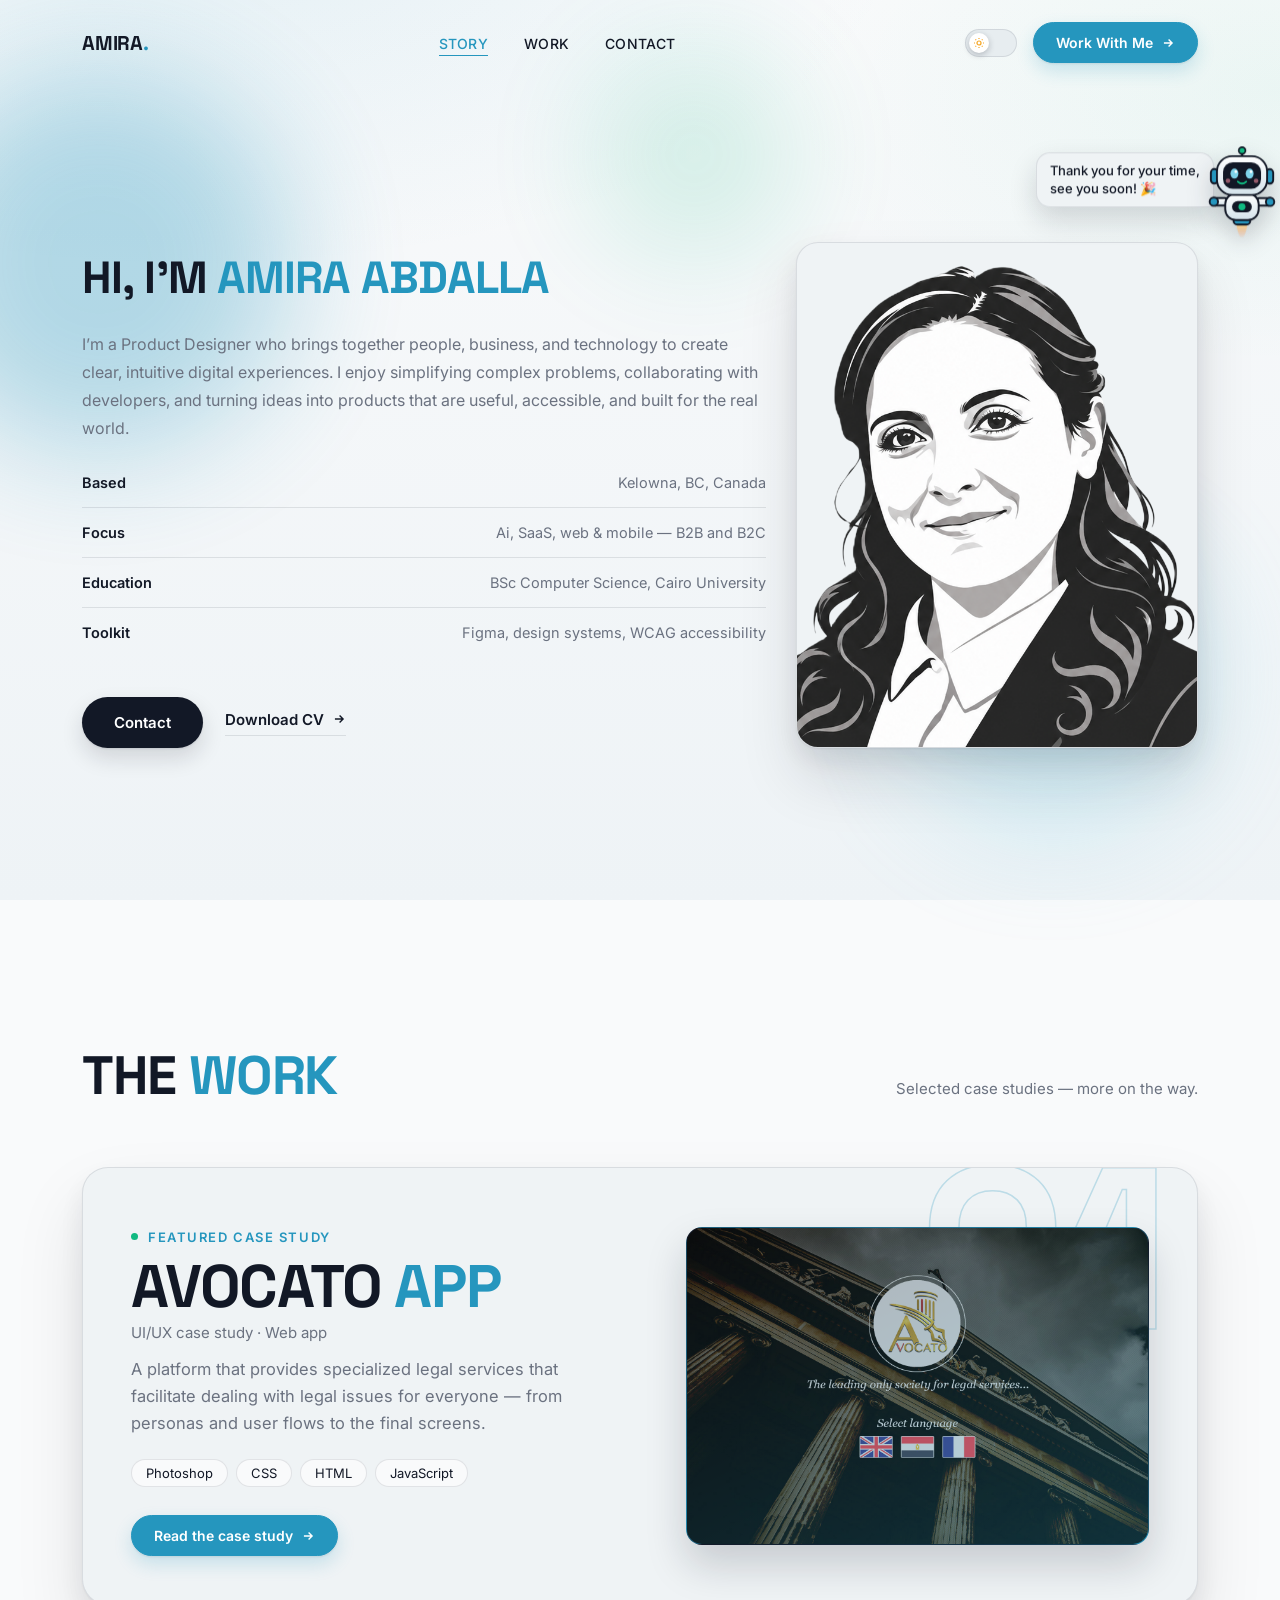
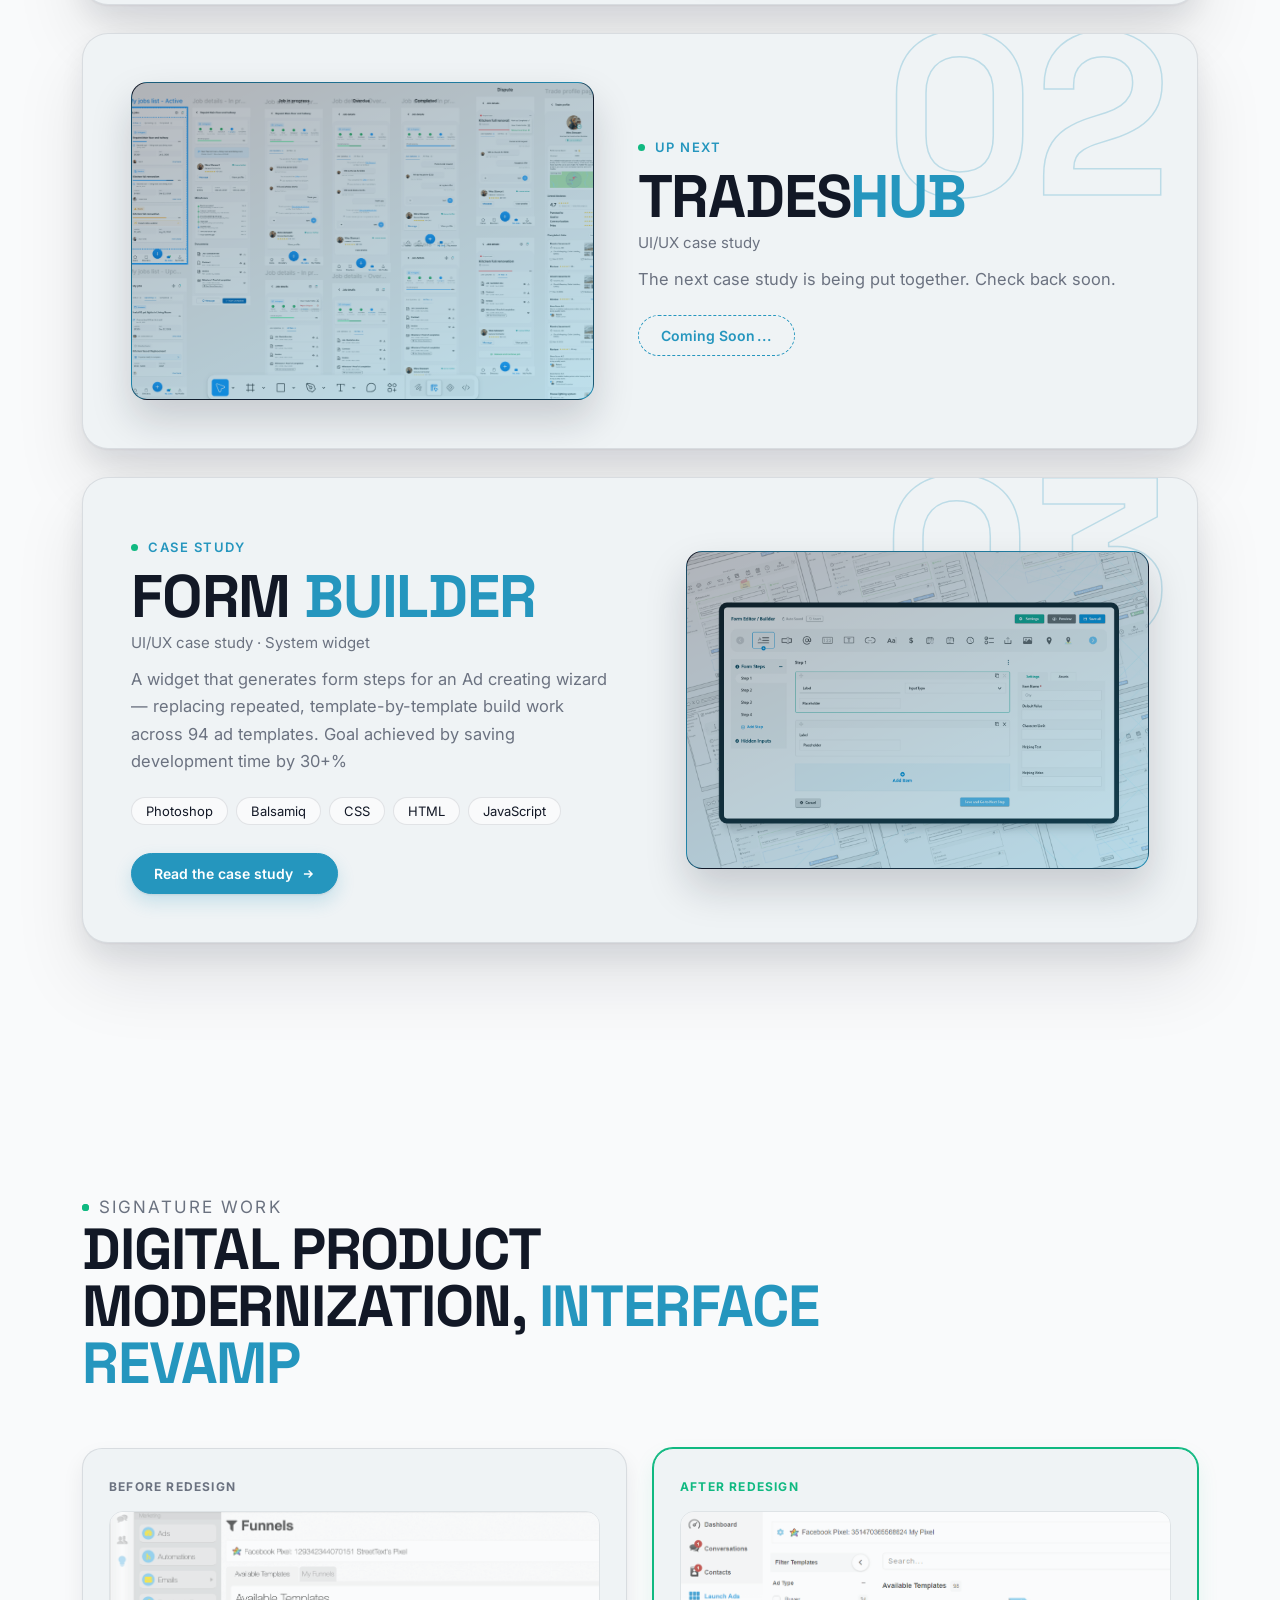
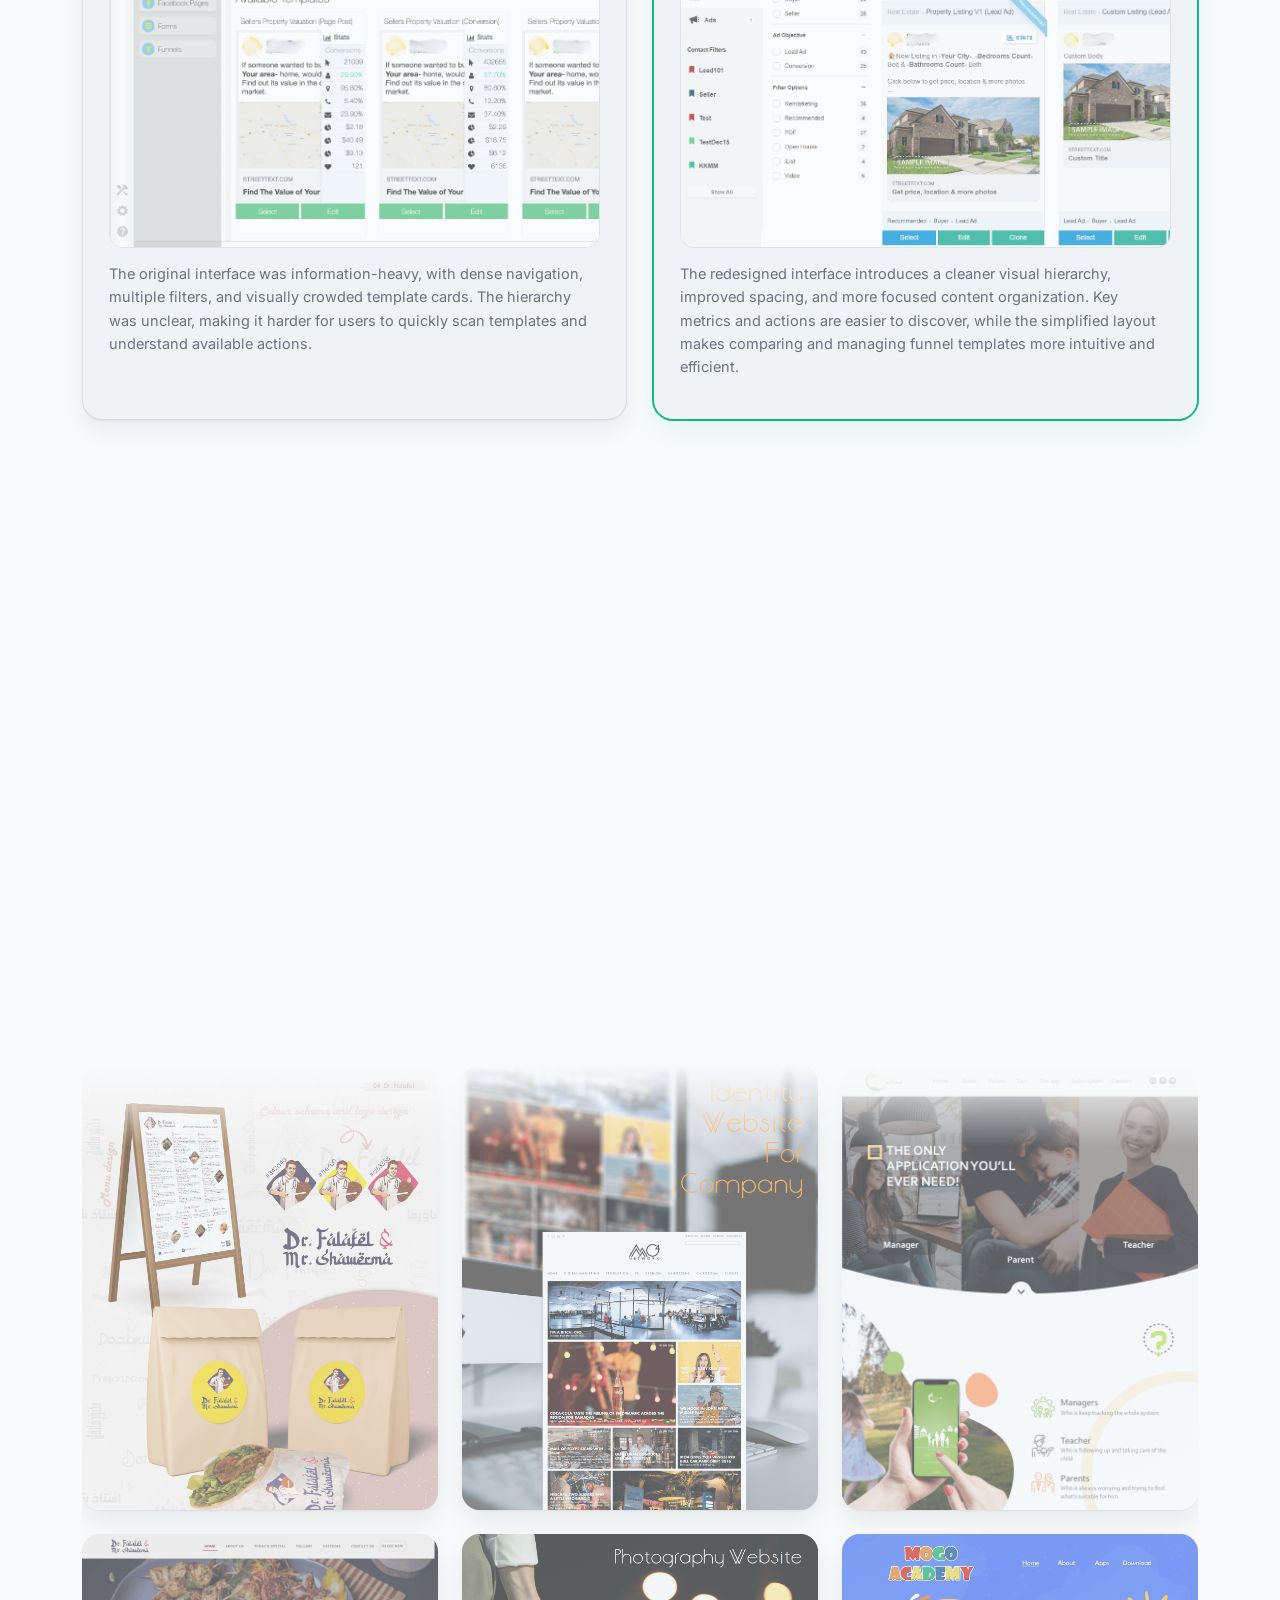
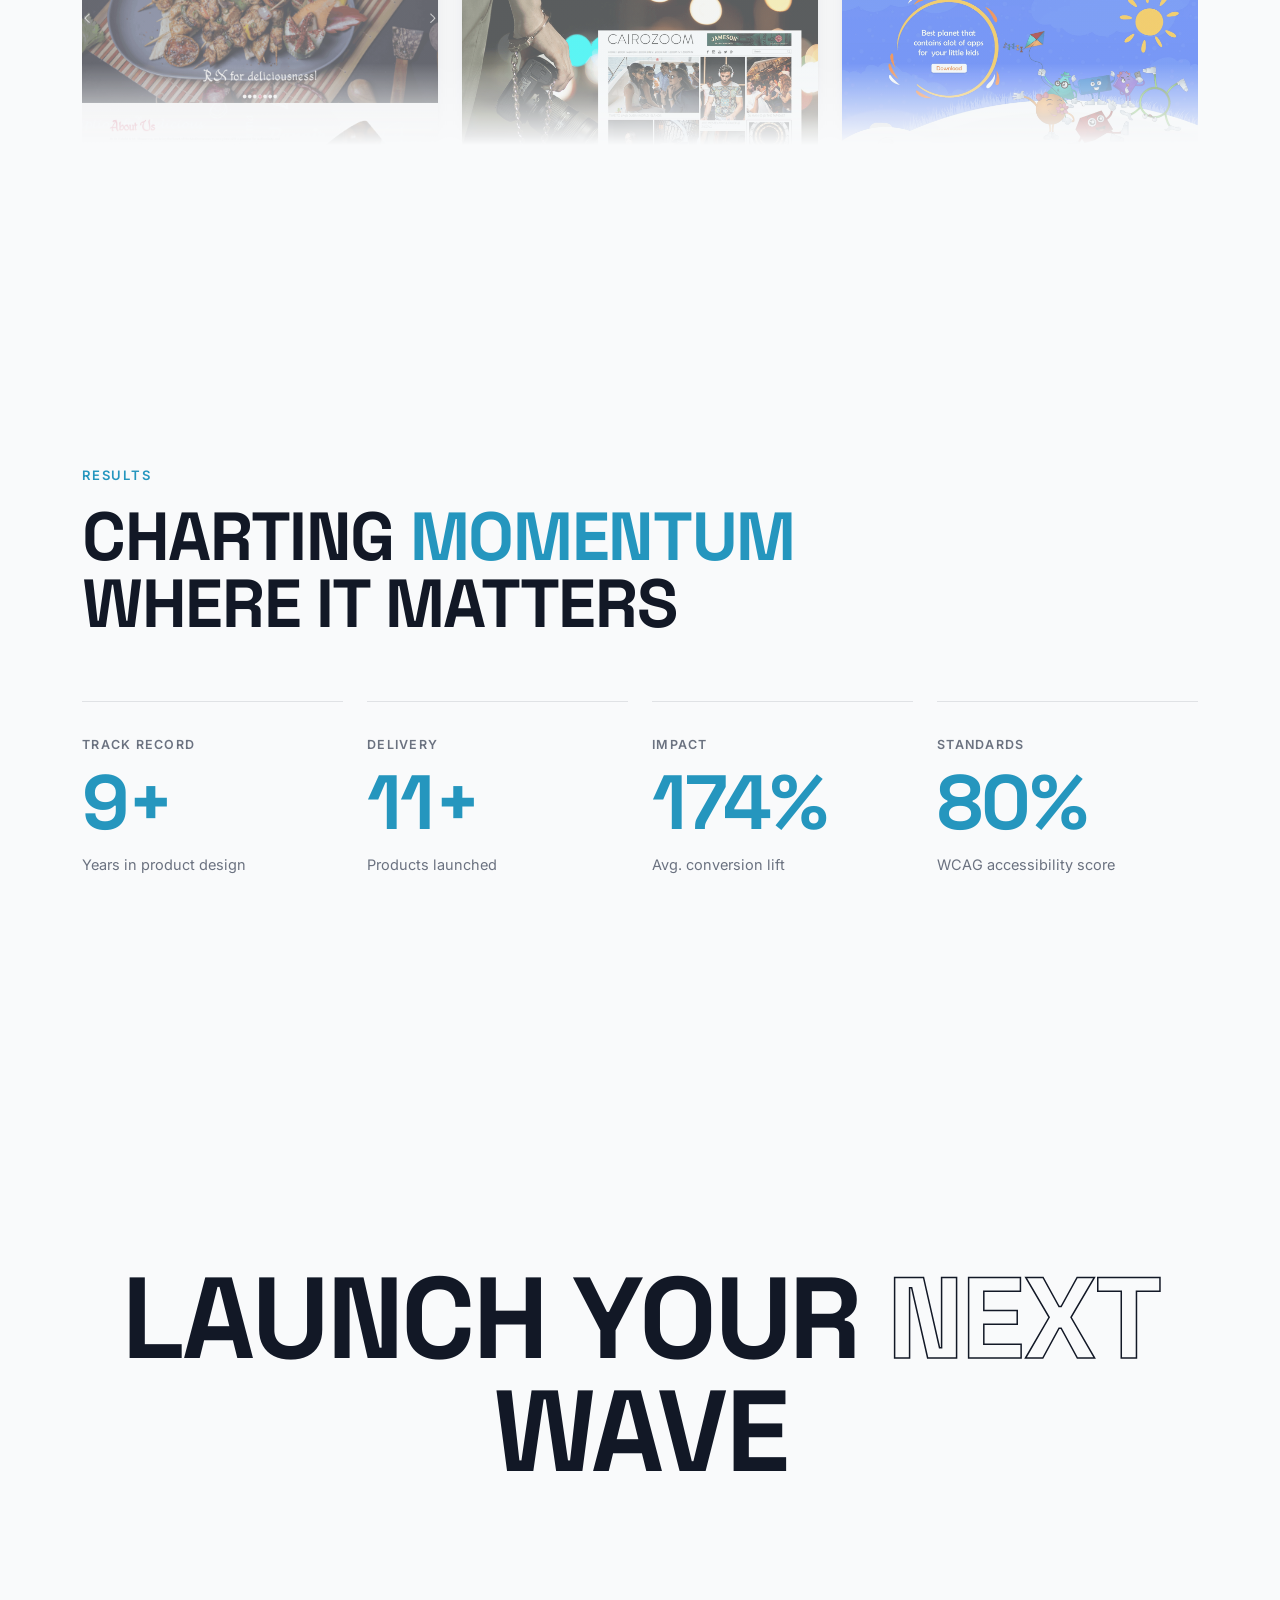
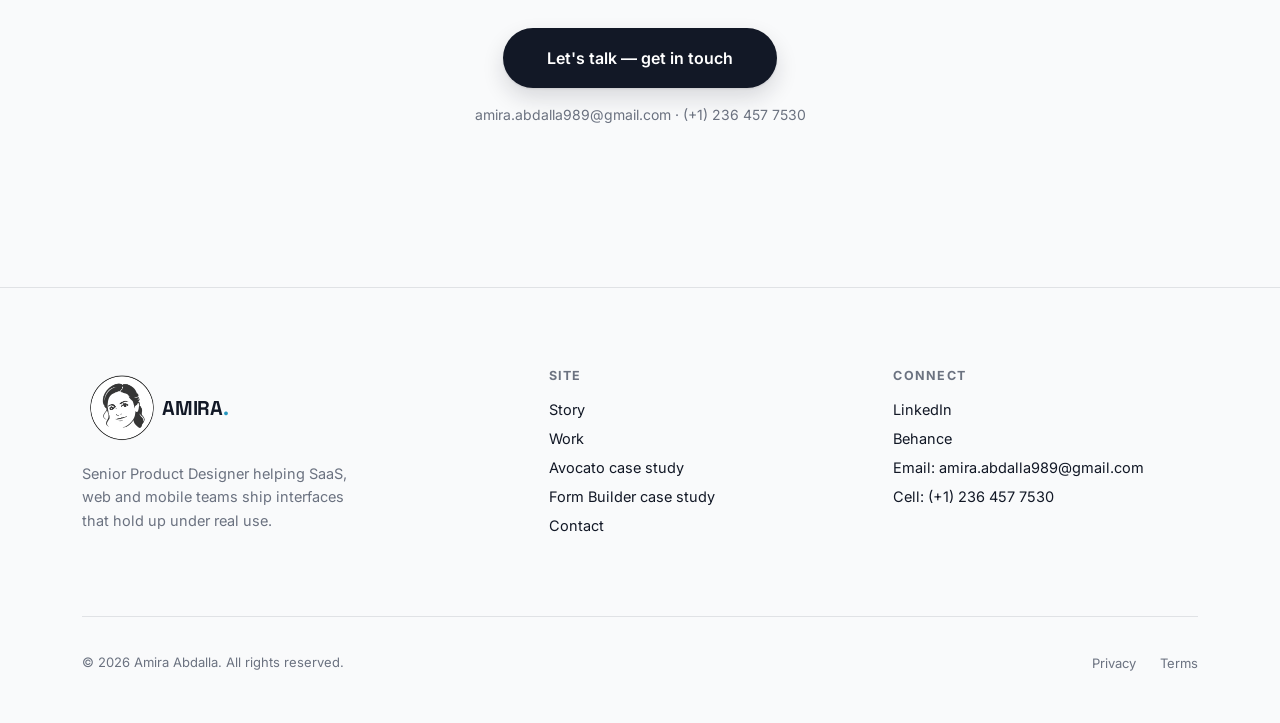
==== index.html @ faf227e0 "initial push" ====
<!DOCTYPE html>
<html lang="en">
<head>
<meta charset="UTF-8">
<meta name="viewport" content="width=device-width, initial-scale=1.0">
<title>Amira Abdalla — Senior Product Designer</title>
<meta name="description" content="Amira Abdalla — Senior Product Designer based in Kelowna, BC. 11+ years shaping SaaS, web and mobile products across B2B and B2C.">
<meta name="author" content="Amira Abdalla">
<meta name="robots" content="index, follow">

<!-- TODO: replace with your live domain once deployed -->
<link rel="canonical" href="https://www.amiraabdalla.com/">

<!-- Open Graph / social sharing -->
<meta property="og:type" content="website">
<meta property="og:site_name" content="Amira Abdalla">
<meta property="og:title" content="Amira Abdalla — Senior Product Designer">
<meta property="og:description" content="Senior Product Designer based in Kelowna, BC. 11+ years shaping SaaS, web and mobile products across B2B and B2C.">
<meta property="og:url" content="https://www.amiraabdalla.com/">
<!-- TODO: swap for a dedicated 1200×630 social share image for best results -->
<meta property="og:image" content="https://www.amiraabdalla.com/assets/icon1.png">
<meta property="og:locale" content="en_CA">

<!-- Twitter card -->
<meta name="twitter:card" content="summary_large_image">
<meta name="twitter:title" content="Amira Abdalla — Senior Product Designer">
<meta name="twitter:description" content="Senior Product Designer based in Kelowna, BC. 11+ years shaping SaaS, web and mobile products across B2B and B2C.">
<meta name="twitter:image" content="https://www.amiraabdalla.com/assets/icon1.png">

<meta name="theme-color" content="#F9FAFB" media="(prefers-color-scheme: light)">
<meta name="theme-color" content="#0B0F17" media="(prefers-color-scheme: dark)">

<link rel="icon" type="image/png" sizes="32x32" href="assets/favicon_io/favicon-32x32.png">
<link rel="icon" type="image/png" sizes="16x16" href="assets/favicon_io/favicon-16x16.png">
<link rel="apple-touch-icon" href="assets/favicon_io/apple-touch-icon.png">
<link rel="manifest" href="assets/favicon_io/site.webmanifest">

<link rel="preconnect" href="https://fonts.googleapis.com">
<link rel="preconnect" href="https://fonts.gstatic.com" crossorigin>
<link href="https://fonts.googleapis.com/css2?family=Space+Grotesk:wght@500;700&family=Inter:wght@400;500;600&display=swap" rel="stylesheet">

<script type="application/ld+json">
{
  "@context": "https://schema.org",
  "@type": "Person",
  "name": "Amira Abdalla",
  "jobTitle": "Senior Product Designer",
  "url": "https://www.amiraabdalla.com/",
  "image": "https://www.amiraabdalla.com/assets/icon1.png",
  "email": "mailto:amira.abdalla989@gmail.com",
  "telephone": "+1-236-457-7530",
  "address": {
    "@type": "PostalAddress",
    "addressLocality": "Kelowna",
    "addressRegion": "BC",
    "addressCountry": "CA"
  },
  "sameAs": [
    "https://www.linkedin.com/in/amira-abdalla-89699972/",
    "https://www.behance.net/asamy201208c1"
  ]
}
</script>

<link rel="stylesheet" href="style.css">
<script>try{if(localStorage.getItem('theme')==='dark')document.documentElement.setAttribute('data-theme','dark')}catch(e){}</script>
</head>
<body class="page-home">
<div id="glow"></div>

<nav class="nav" id="nav">
  <div class="wrap">
    <a href="#top" class="logo">
      
      AMIRA<span>.</span></a>
    <ul class="nav-links">
      <li><a href="#story">Story</a></li>
      <li><a href="#work">Work</a></li>
      <li><a href="#finale">Contact</a></li>
    </ul>
    <div style="display:flex; align-items:center;">
      <button class="theme-toggle" id="themeToggle" aria-label="Toggle dark mode" aria-pressed="false">
        <span class="knob">
          <svg class="icon-sun" viewBox="0 0 24 24" fill="none" stroke="currentColor" stroke-width="2.4"><circle cx="12" cy="12" r="4"/><path d="M12 2v2M12 20v2M4.9 4.9l1.4 1.4M17.7 17.7l1.4 1.4M2 12h2M20 12h2M4.9 19.1l1.4-1.4M17.7 6.3l1.4-1.4"/></svg>
          <svg class="icon-moon" viewBox="0 0 24 24" fill="currentColor"><path d="M20 14.5A8.5 8.5 0 1 1 9.5 4a7 7 0 0 0 10.5 10.5Z"/></svg>
        </span>
      </button>
      <a href="#finale" class="btn-pill"><span class="btn-label">Work With Me</span>
        <svg viewBox="0 0 24 24" fill="none" stroke="currentColor" stroke-width="2.4"><path d="M5 12h14M13 6l6 6-6 6"/></svg>
      </a>
    </div>
  </div>
  <i id="bar"></i>
</nav>

<!-- ACT 1 — THE OPENING ACT -->
<header class="opening" id="top">
  <i class="blob b1"></i><i class="blob b2"></i><i class="blob b3"></i>
  <h1 class="sr-only">Amira Abdalla — Senior Product Designer</h1>

  <div class="wrap bio-block" id="story">
    <div>
      <h2 class="lede display">Hi, I'm <strong>Amira Abdalla</strong></h2>
      <p class="philosophy">
        I’m a Product Designer who brings together people, business, and technology to create clear, intuitive digital experiences.
        I enjoy simplifying complex problems, collaborating with developers, and turning ideas into products that are useful, accessible,
        and built for the real world.
      </p>
      <ul class="credentials">
        <li><strong>Based</strong><span>Kelowna, BC, Canada</span></li>
        <li><strong>Focus</strong><span>Ai, SaaS, web &amp; mobile — B2B and B2C</span></li>
        <li><strong>Education</strong><span>BSc Computer Science, Cairo University</span></li>
        <li><strong>Toolkit</strong><span>Figma, design systems, WCAG accessibility</span></li>
      </ul>
      <div class="opening-actions">
        <a href="#finale" class="magnetic-btn" id="magneticBtn">Contact</a>
        <!-- TODO: point this at your actual résumé file, e.g. assets/amira-abdalla-resume.pdf -->
        <a href="assets/Amira Abdalla 2026 Resume_Product Designer.pdf" target="_blank" class="ghost-link">Download CV
          <svg viewBox="0 0 24 24" width="14" height="14" fill="none" stroke="currentColor" stroke-width="2.4"><path d="M5 12h14M13 6l6 6-6 6"/></svg>
        </a>
      </div>
    </div>

    <div class="bio-photo tilt">
      <img src="assets/icon1.png" alt="Portrait of Amira Abdalla" width="480" height="600" loading="eager" fetchpriority="high">
    </div>
  </div>
</header>


<!-- ACT 3–5 — NARRATIVE ORDER / DEEP DIVE / TRANSITIONS -->
<section class="story-index" id="work">
  <div class="wrap reveal">
    <h2 class="display">The <span class="accent-text">Work</span></h2>
    <p>Selected case studies — more on the way.</p>
  </div>
</section>


<!-- FEATURED CASE STUDY -->
<section class="featured">
  <div class="wrap">
    <a href="avocato.html" class="feature-card tilt spot reveal" aria-label="Read the Avocato app case study">
      <span class="big" aria-hidden="true">01</span>
      <div>
        <p class="project-eyebrow"><span class="dot" style="width:7px;height:7px;border-radius:50%;background:var(--accent-mint)"></span> Featured case study</p>
        <h3 class="display">Avocato <span class="accent-text">app</span></h3>
        <p class="project-sub" style="margin:0">UI/UX case study · Web app</p>
        <p class="desc">A platform that provides specialized legal services that facilitate dealing with legal issues for everyone — from personas and user flows to the final screens.</p>
        <div class="chip-row"><span>Photoshop</span><span>CSS</span><span>HTML</span><span>JavaScript</span></div>
        <span class="btn-pill">Read the case study
          <svg viewBox="0 0 24 24" fill="none" stroke="currentColor" stroke-width="2.4"><path d="M5 12h14M13 6l6 6-6 6"/></svg>
        </span>
      </div>
      <div class="stack" aria-hidden="true">
        <div class="s0">
          <img src="assets/showcases/avocato-intro.jpg" alt="Avocato app mockup">
        </div>
        <!-- <div class="s2"></div>
        <div class="s3"></div> -->
      </div>
    </a>
  </div>
</section>

<!-- UP NEXT: TRADESHUB -->
<section class="featured">
  <div class="wrap">
    <div class="feature-card flip soon tilt spot reveal" aria-label="TradesHub case study — coming soon">
      <span class="big" aria-hidden="true">02</span>
      <div class="stack alt" aria-hidden="true">
        <div class="s0">
          <img src="assets/showcases/tradeshub.png">
        </div>
        <!-- <div class="s2"></div><div class="s3"></div> -->
      </div>
      <div>
        <p class="project-eyebrow"><span class="dot" style="width:7px;height:7px;border-radius:50%;background:var(--accent-mint)"></span> Up next</p>
        <h3 class="display">Trades<span class="accent-text">Hub</span></h3>
        <p class="project-sub" style="margin:0">UI/UX case study</p>
        <p class="desc">The next case study is being put together. Check back soon.</p>
        <span class="btn-pill soon" role="status">Coming Soon<span class="soon-dots" aria-hidden="true"><i>.</i><i>.</i><i>.</i></span></span>
      </div>
    </div>
  </div>
</section>

<!-- FEATURED: FORM BUILDER -->
<section class="featured">
  <div class="wrap">
    <a href="form-builder.html" class="feature-card tilt spot reveal" aria-label="Read the Form Builder case study">
      <span class="big" aria-hidden="true">03</span>
      <div>
        <p class="project-eyebrow"><span class="dot" style="width:7px;height:7px;border-radius:50%;background:var(--accent-mint)"></span> Case study</p>
        <h3 class="display">Form <span class="accent-text">builder</span></h3>
        <p class="project-sub" style="margin:0">UI/UX case study · System widget</p>
        <p class="desc">A widget that generates form steps for an Ad creating wizard — replacing repeated, template-by-template build work across 94 ad templates. Goal achieved by saving development time by 30+%</p>
        <div class="chip-row"><span>Photoshop</span><span>Balsamiq</span><span>CSS</span><span>HTML</span><span>JavaScript</span></div>
        <span class="btn-pill">Read the case study
          <svg viewBox="0 0 24 24" fill="none" stroke="currentColor" stroke-width="2.4"><path d="M5 12h14M13 6l6 6-6 6"/></svg>
        </span>
      </div>
      <div class="stack" aria-hidden="true">
        <div class="s0"><img src="assets/showcases/Wizard-Editor_cover.png" alt="Form Builder"></div>
        <!-- <div class="s2"></div>
        <div class="s3"></div> -->
      </div>
    </a>
  </div>
</section>

<!-- ACT 6 — THE CLIMACTIC PORTFOLIO -->
<section class="climax">
  <div class="wrap">
    <div class="section-head reveal">
      <p class="act-label"><span class="dot"></span>Signature Work</p>
      <h2 class="display" style="font-size:clamp(32px,5.5vw,58px);">Digital Product Modernization, <span class="accent-text">Interface Revamp</span></h2>
    </div>
    <div class="ba-grid reveal-group">
      <div class="ba-card before reveal tilt spot">
        <span class="ba-tag">Before redesign</span>
        <div class="ba-visual">
          <img src="assets/before.png">
        </div>
        <p class="ba-caption">
          The original interface was information-heavy, with dense navigation, multiple filters, and visually crowded template cards. 
          The hierarchy was unclear, making it harder for users to quickly scan templates and understand available actions.
        </p>
      </div>
      <div class="ba-card after reveal tilt spot">
        <span class="ba-tag">After redesign</span>
        <div class="ba-visual">
          <img src="assets/after.png">
        </div>
        <p class="ba-caption">
          The redesigned interface introduces a cleaner visual hierarchy, improved spacing, and more focused content organization. 
          Key metrics and actions are easier to discover, while the simplified layout makes comparing and managing funnel templates more intuitive and efficient.
        </p>
      </div>
    </div>
    <p class="climax-note reveal">This is the project I point to when someone asks what I actually do: not decorate a screen, but find the pattern underneath four messy ones and give everyone a single place to stand.</p>
  </div>
</section>

<!-- Vertical Marquee -->
<section class="showcase">
  <div class="wrap">
    <div class="section-head reveal">
    <p class="eyebrow">In the Wild</p>
    <h2 class="display">Screens built to <span class="accent-text">hold weight</span></h2>
  </div>
  </div>
  
  <div class="wrap showcase-body">
    <div class="showcase-mask">
      <div class="showcase-cols" aria-hidden="true">
        <div class="showcase-col">
          <div class="mock-card"><img src="assets/slides/falafel.png"></div>
          <div class="mock-card"><img src="assets/slides/drfalafel.png"></div>
        </div>
        <div class="showcase-col up">
          <div class="mock-card"><img src="assets/slides/mo4.png"></div>
          <div class="mock-card"><img src="assets/slides/cairozoom.png"></div>          
          <div class="mock-card"><img src="assets/slides/Rewayat_home.png"></div>
        </div>
        <div class="showcase-col">
          <div class="mock-card"><img src="assets/slides/kidseeds.png"></div>
          <div class="mock-card"><img src="assets/slides/mogo.png"></div>
          <div class="mock-card"><img src="assets/slides/vanes.png"></div>
        </div>
      </div>
    </div>
  </div>
</section>


<section class="results">
  <div class="wrap">
    <div class="section-head reveal">
      <p class="eyebrow">Results</p>
      <h2 class="display">Charting <span class="accent-text">momentum</span> where it matters</h2>
    </div>
  </div>
  
  <div class="wrap stat-row reveal-group">
    <div class="stat reveal spot"><p class="stat-cat">Track Record</p><p class="stat-num" data-count="11" data-suffix="+">0</p><p class="stat-label">Years in product design</p></div>
    <div class="stat reveal spot"><p class="stat-cat">Delivery</p><p class="stat-num" data-count="13" data-suffix="+">0</p><p class="stat-label">Products launched</p></div>
    <div class="stat reveal spot"><p class="stat-cat">Impact</p><p class="stat-num" data-count="214" data-suffix="%">0</p><p class="stat-label">Avg. conversion lift</p></div>
    <div class="stat reveal spot"><p class="stat-cat">Standards</p><p class="stat-num" data-count="98" data-suffix="%">0</p><p class="stat-label">WCAG accessibility score</p></div>
  </div>
</section>

<section class="cta-band" id="finale">
  <div class="wrap cta-wrap reveal">
    <h2 class="display">LAUNCH YOUR <span class="outline-text">NEXT</span> WAVE</h2>
    <a href="mailto:amira.abdalla989@gmail.com" class="magnetic-btn" id="magneticBtn2">Let's talk — get in touch</a>
    <p class="sub">amira.abdalla989@gmail.com · (+1) 236 457 7530</p>
  </div>
</section>


<footer>
  <div class="wrap">
    <div class="footer-top">
      <div class="footer-brand">
        <a href="#top" class="logo">
        <span>
          <img src="assets/icon-transparent.png" alt="Amira Abdalla logo" width="80" height="80" loading="lazy">
        </span>
        AMIRA<span>.</span></a>
        <p>Senior Product Designer helping SaaS, web and mobile teams ship interfaces that hold up under real use.</p>
      </div>
      <div class="footer-col">
        <h4>Site</h4>
        <ul><li><a href="#story">Story</a></li><li><a href="#work">Work</a></li><li><a href="avocato.html">Avocato case study</a></li><li><a href="form-builder.html">Form Builder case study</a></li><li><a href="#finale">Contact</a></li></ul>
      </div>
      <div class="footer-col">
        <h4>Connect</h4>
        <ul>
          <li><a href="https://www.linkedin.com/in/amira-abdalla-89699972/" target="_blank" rel="noopener">LinkedIn</a></li>
          <li><a href="https://www.behance.net/asamy201208c1" target="_blank" rel="noopener">Behance</a></li>
          <li><a href="mailto:amira.abdalla989@gmail.com">Email: amira.abdalla989@gmail.com</a></li>
          <li>Cell: (+1) 236 457 7530</li>
        </ul>
      </div>
      <!-- <div class="footer-col">
        <h4>Stay in the loop</h4>
        <form class="newsletter" onsubmit="return false;">
          <input type="email" placeholder="you@studio.com" aria-label="Email address">
          <button type="submit">Join</button>
        </form>
      </div> -->
    </div>
    <div class="footer-bottom">
      <p class="copyright">© 2026 Amira Abdalla. All rights reserved.</p>
      <ul class="footer-legal"><li><a href="#top">Privacy</a></li><li><a href="#top">Terms</a></li></ul>
    </div>
  </div>
</footer>

<script>
(function(){
  var reduced = window.matchMedia('(prefers-reduced-motion: reduce)').matches;

  var root = document.documentElement;
  var themeToggle = document.getElementById('themeToggle');
  themeToggle.addEventListener('click', function(){
    var isDark = root.getAttribute('data-theme') === 'dark';
    if(isDark){
      root.removeAttribute('data-theme');
      themeToggle.setAttribute('aria-pressed', 'false');
    } else {
      root.setAttribute('data-theme', 'dark');
      themeToggle.setAttribute('aria-pressed', 'true');
    }
  });

  var nav = document.getElementById('nav');
  window.addEventListener('scroll', function(){
    if(window.scrollY > 50){ nav.classList.add('scrolled'); } else { nav.classList.remove('scrolled'); }
  }, {passive:true});

  var revealEls = document.querySelectorAll('.reveal');
  if(reduced){
    revealEls.forEach(function(el){ el.classList.add('is-visible'); });
  } else {
    var io = new IntersectionObserver(function(entries){
      entries.forEach(function(entry){
        if(entry.isIntersecting){ entry.target.classList.add('is-visible'); io.unobserve(entry.target); }
      });
    }, {threshold:0.12});
    revealEls.forEach(function(el){ io.observe(el); });
  }

  
  // count-up stats
  var stats = document.querySelectorAll('.stat-num');
  function animateCount(el){
    var target = parseInt(el.getAttribute('data-count'), 10);
    var suffix = el.getAttribute('data-suffix') || '';
    if(reduced){ el.textContent = target + suffix; return; }
    var start = 0, duration = 1400, startTime = null;
    function step(ts){
      if(!startTime) startTime = ts;
      var progress = Math.min((ts - startTime) / duration, 1);
      var eased = 1 - Math.pow(1 - progress, 3);
      el.textContent = Math.round(eased * target) + suffix;
      if(progress < 1){ requestAnimationFrame(step); }
    }
    requestAnimationFrame(step);
  }
  var statIO = new IntersectionObserver(function(entries){
    entries.forEach(function(entry){
      if(entry.isIntersecting){ animateCount(entry.target); statIO.unobserve(entry.target); }
    });
  }, {threshold:0.4});
  stats.forEach(function(el){ statIO.observe(el); });

  // magnetic btn
  if(!reduced){
    document.querySelectorAll('.magnetic-btn').forEach(function(btn){
      btn.addEventListener('mousemove', function(e){
        var r = btn.getBoundingClientRect();
        var x = (e.clientX - r.left - r.width/2) * 0.25;
        var y = (e.clientY - r.top - r.height/2) * 0.35;
        btn.style.transform = 'translate(' + x + 'px,' + y + 'px) scale(1.04)';
      });
      btn.addEventListener('mouseleave', function(){ btn.style.transform = 'translate(0,0) scale(1)'; });
    });
  }

  // 3D tilt-on-hover for cards
  if(!reduced){
    document.querySelectorAll('.tilt').forEach(function(card){
      card.addEventListener('mousemove', function(e){
        var r = card.getBoundingClientRect();
        var px = (e.clientX - r.left) / r.width - 0.5;
        var py = (e.clientY - r.top) / r.height - 0.5;
        var rotateY = px * 14;
        var rotateX = -py * 14;
        card.style.transform = 'perspective(700px) rotateX(' + rotateX + 'deg) rotateY(' + rotateY + 'deg) scale(1.025)';
      });
      card.addEventListener('mouseleave', function(){ card.style.transform = ''; });
    });
  }

  try{if(localStorage.getItem('theme')==='dark')themeToggle.setAttribute('aria-pressed','true')}catch(e){}
  themeToggle.addEventListener('click',function(){try{localStorage.setItem('theme',root.getAttribute('data-theme')==='dark'?'dark':'light')}catch(e){}});

function splitChars(el){var k=0;el.setAttribute('aria-label',el.textContent.trim());
 (function walk(n){[].slice.call(n.childNodes).forEach(function(c){
  if(c.nodeType===3){var f=document.createDocumentFragment();c.textContent.split(/(\s+)/).forEach(function(p){
    if(!p)return;if(/^\s+$/.test(p)){f.appendChild(document.createTextNode(' '));return}
    var w=document.createElement('span');w.className='w';w.setAttribute('aria-hidden','true');
    [].forEach.call(p,function(ch){var s=document.createElement('span');s.className='ch';s.style.setProperty('--i',k++);s.textContent=ch;w.appendChild(s)});f.appendChild(w)});
    c.replaceWith(f)}else if(c.nodeType===1)walk(c)})})(el)}

  // ---- shared interactions ----
  var bar=document.getElementById('bar'),glow=document.getElementById('glow');
  function prog(){var h=document.documentElement.scrollHeight-innerHeight;bar.style.width=(h>0?scrollY/h*100:0)+'%'}
  addEventListener('scroll',prog,{passive:true});prog();
  if(!reduced){
    addEventListener('pointermove',function(e){glow.style.left=e.clientX+'px';glow.style.top=e.clientY+'px'});
    document.querySelectorAll('.spot').forEach(function(c){c.addEventListener('pointermove',function(e){var r=c.getBoundingClientRect();c.style.setProperty('--mx',(e.clientX-r.left)+'px');c.style.setProperty('--my',(e.clientY-r.top)+'px')})});
  }

  // hero title letters
  var lede=document.querySelector('.lede');if(lede&&!reduced)splitChars(lede);
  // stagger beats
  document.querySelectorAll('.project-beats').forEach(function(g){[].forEach.call(g.children,function(b,i){b.style.transitionDelay=(i*90)+'ms'})});
  // parallax chapter numbers + scrollspy
  var idxs=document.querySelectorAll('.project-eyebrow .idx');
  var spy=[['#story','story'],['#work','work'],['#finale','finale']].map(function(a){return{el:document.getElementById(a[1]),h:a[0]}});
  var links=document.querySelectorAll('.nav-links a');
  function onS(){
    if(!reduced)idxs.forEach(function(i){var r=i.getBoundingClientRect();i.style.transform='translateY('+((r.top-innerHeight/2)*-.08)+'px)'});
    var cur='';spy.forEach(function(x){if(x.el&&x.el.getBoundingClientRect().top<innerHeight*.4)cur=x.h});
    var base=cur;document.querySelectorAll('a.feature-card[href]').forEach(function(c){if(c.getBoundingClientRect().top<innerHeight*.4&&base==='#work')cur=c.getAttribute('href')});
    links.forEach(function(a){a.classList.toggle('active',a.getAttribute('href')===cur)});
  }
  addEventListener('scroll',onS,{passive:true});onS();
})();
</script>

<script src="mascot.js" defer></script>
</body>
</html>
---- style.css ----
/* ==========================================================
   Amira Abdalla — site styles (shared by index.html & avocato.html)
   1. Shared: tokens, base, nav, buttons, footer, motion helpers
   2. Keyframes
   3. Home page  (body.page-home)
   4. Case study (body.page-case)
   ========================================================== */

/* ---------- 1. SHARED ---------- */
:root{
  --card:var(--card-surface);
  --mute:var(--ink-muted);
  --acc:var(--accent);
  --acc2:var(--accent-mint);
  --sh:0 1px 2px rgba(18,24,38,.05),0 12px 26px rgba(18,24,38,.08);
}
html[data-theme="dark"]{
  --sh:0 14px 30px rgba(0,0,0,.4);
}
html{scroll-padding-top:70px;}
:root{
  --bg:#F9FAFB;
  --bg-deep:#eef3f6;
  --ink:#121826;
  --ink-muted:#6B7280;
  --accent:#2596be;
  --accent-mint:#10B981;
  --card-surface:#EFF3F5;
  --card-surface-2:#E7EDF0;
  --line: rgba(18,24,38,0.10);
  --btn-bg: var(--ink);
  --btn-text: #fff;
  --display: 'Space Grotesk', sans-serif;
  --body: 'Inter', sans-serif;
  --container: 1180px;
  --ease: cubic-bezier(.16,.84,.44,1);
}
html[data-theme="dark"]{
  --bg:#0B0F17;
  --bg-deep:#10151F;
  --ink:#F5F7FA;
  --ink-muted:#9CA3AF;
  --accent:#3BAED6;
  --accent-mint:#34D399;
  --card-surface:#161D29;
  --card-surface-2:#1E2733;
  --line: rgba(245,247,250,0.12);
  --btn-bg:#F5F7FA;
  --btn-text:#121826;
}
*{
  box-sizing:border-box;
}
html{
  scroll-behavior:smooth;
}
img,
svg{
  display:block;
  max-width:100%;
}
a{
  color:inherit;
  text-decoration:none;
}
button{
  font-family:inherit;
  cursor:pointer;
}
::selection{
  background:var(--accent);
  color:#fff;
}
:focus-visible{
  outline:2px solid var(--accent);
  outline-offset:3px;
  border-radius:2px;
}
.wrap{
  max-width:var(--container);
  margin:0 auto;
  padding:0 32px;
}
body::before{
  content:"";
  position:fixed;
  inset:0;
  z-index:-1;
  background: radial-gradient(1200px 600px at 15% -10%, rgba(37,150,190,0.10), transparent 60%), radial-gradient(900px 500px at 100% 10%, rgba(16,185,129,0.06), transparent 55%), linear-gradient(180deg, var(--bg) 0%, var(--bg-deep) 100%);
}
.nav{
  position:fixed;
  top:0;
  left:0;
  right:0;
  z-index:100;
  padding:22px 0;
  transition: background .4s var(--ease), box-shadow .4s var(--ease), padding .4s var(--ease), backdrop-filter .4s var(--ease);
}
.nav.scrolled{
  padding:14px 0;
  background:rgba(18,24,38,0.72);
  backdrop-filter:blur(14px);
  -webkit-backdrop-filter:blur(14px);
  box-shadow:0 8px 30px rgba(18,24,38,0.18);
}
.nav .wrap{
  display:flex;
  align-items:center;
  justify-content:space-between;
}
.logo{
  display: flex;
  align-items: center;
  font-family:var(--display);
  font-weight:700;
  font-size:20px;
  letter-spacing:-0.01em;
  text-transform:uppercase;
  transition:color .4s var(--ease);
}
.nav.scrolled .logo{
  color:#fff;
}
.logo span{
  color:var(--accent);
}
.nav-links{
  display:flex;
  gap:36px;
  list-style:none;
  margin:0;
  padding:0;
}
.nav-links a{
  font-size:14px;
  font-weight:500;
  letter-spacing:0.02em;
  text-transform:uppercase;
  position:relative;
  padding-bottom:4px;
  transition:color .4s var(--ease);
}
.nav.scrolled .nav-links a{
  color:rgba(255,255,255,0.85);
}
.nav-links a::after{
  content:"";
  position:absolute;
  left:0;
  bottom:0;
  height:1px;
  width:0;
  background:var(--accent);
  transition:width .3s var(--ease);
}
.nav-links a:hover::after{
  width:100%;
}
.btn-pill{
  display:inline-flex;
  align-items:center;
  gap:8px;
  background:var(--accent);
  color:#fff;
  border:1px solid var(--accent);
  padding:11px 22px;
  border-radius:999px;
  font-size:14px;
  font-weight:600;
  box-shadow:0 1px 2px rgba(18,24,38,0.08), 0 8px 18px rgba(37,150,190,0.20);
  transition:background .25s var(--ease), color .25s var(--ease), transform .25s var(--ease), border-color .25s var(--ease), box-shadow .25s var(--ease);
}
.btn-pill:hover{
  background:transparent;
  color:var(--accent);
  transform:scale(1.04) translateY(-2px);
  box-shadow:0 1px 2px rgba(18,24,38,0.06), 0 14px 26px rgba(37,150,190,0.16);
}
.nav.scrolled .btn-pill:hover{
  color:#fff;
  border-color:#fff;
}
.btn-pill svg{
  width:14px;
  height:14px;
  transition:transform .25s var(--ease);
}
.btn-pill:hover svg{
  transform:translateX(3px);
}
.theme-toggle{
  width:52px;
  height:28px;
  border-radius:999px;
  background:var(--card-surface-2);
  border:1px solid var(--line);
  padding:3px;
  display:inline-flex;
  align-items:center;
  margin-right:16px;
  transition:background .35s var(--ease), border-color .35s var(--ease);
  flex:none;
}
.theme-toggle .knob{
  width:20px;
  height:20px;
  border-radius:50%;
  background:#fff;
  box-shadow:0 2px 6px rgba(18,24,38,0.25);
  display:flex;
  align-items:center;
  justify-content:center;
  transition:transform .45s var(--ease);
}
html[data-theme="dark"] .theme-toggle .knob{
  transform:translateX(24px) rotate(225deg);
  background:#121826;
}
.theme-toggle svg{
  width:12px;
  height:12px;
}
.icon-sun{
  color:#F5A623;
}
.icon-moon{
  display:none;
  color:#3BAED6;
}
html[data-theme="dark"] .icon-sun{
  display:none;
}
html[data-theme="dark"] .icon-moon{
  display:block;
}
footer{
  padding:80px 0 40px;
  border-top:1px solid var(--line);
}
.footer-top{
  display:grid;
  grid-template-columns:1.4fr 1fr 1fr;
  gap:40px;
}
.footer-brand p{
  color:var(--ink-muted);
  font-size:14.5px;
  max-width:280px;
  line-height:1.6;
  margin-top:14px;
}
.footer-col h4{
  font-size:12.5px;
  text-transform:uppercase;
  letter-spacing:0.1em;
  color:var(--ink-muted);
  margin:0 0 18px;
}
.footer-col ul{
  list-style:none;
  margin:0;
  padding:0;
  display:grid;
  gap:12px;
}
.footer-col li{
    font-size:14.5px;  
}
.footer-col a{
  font-size:14.5px;
  position:relative;
}
.footer-col a::after{
  content:"";
  position:absolute;
  left:0;
  bottom:-2px;
  width:0;
  height:1px;
  background:var(--accent);
  transition:width .3s var(--ease);
}
.footer-col a:hover::after{
  width:100%;
}
.newsletter{
  display:flex;
  gap:0;
  margin-top:16px;
  border:1px solid var(--line);
  border-radius:999px;
  padding:5px;
  max-width:320px;
}
.newsletter input{
  border:none;
  background:transparent;
  padding:10px 14px;
  font-size:14px;
  flex:1;
  min-width:0;
  font-family:var(--body);
  color:var(--ink);
}
.newsletter input:focus{
  outline:none;
}
.newsletter input:focus-visible{
  outline:2px solid var(--accent);
  outline-offset:2px;
  border-radius:999px;
}
.newsletter button{
  border:none;
  background:var(--ink);
  color:var(--btn-text);
  border-radius:999px;
  padding:10px 18px;
  font-size:13.5px;
  font-weight:600;
  transition:background .3s var(--ease);
}
.newsletter button:hover{
  background:var(--accent);
}
.footer-bottom{
  display:flex;
  justify-content:space-between;
  align-items:center;
  margin-top:70px;
  padding-top:24px;
  border-top:1px solid var(--line);
  flex-wrap:wrap;
  gap:16px;
}
.footer-legal{
  display:flex;
  gap:24px;
  list-style:none;
  margin:0;
  padding:0;
}
.footer-legal a{
  font-size:13px;
  color:var(--ink-muted);
}
.copyright{
  font-size:13px;
  color:var(--ink-muted);
}
#bar{
  position:absolute;
  left:0;
  bottom:0;
  height:3px;
  background:var(--accent);
  width:0;
  pointer-events:none;
}
#glow{
  position:fixed;
  width:440px;
  height:440px;
  margin:-220px 0 0 -220px;
  border-radius:50%;
  background:radial-gradient(circle,rgba(37,150,190,.13),transparent 65%);
  pointer-events:none;
  z-index:0;
  left:-999px;
  top:0;
}
.blob{
  position:absolute;
  border-radius:50%;
  filter:blur(60px);
  opacity:.32;
  pointer-events:none;
  animation:drift 14s ease-in-out infinite alternate;
  z-index:0;
}
.b1{
  width:380px;
  height:380px;
  background:var(--accent);
  left:-90px;
  top:8%;
}
.b2{
  width:300px;
  height:300px;
  background:#7fd3ea;
  right:6%;
  bottom:8%;
  animation-delay:-6s;
}
.b3{
  width:200px;
  height:200px;
  background:var(--accent-mint);
  right:38%;
  top:6%;
  opacity:.16;
  animation-delay:-3s;
}
.w{
  display:inline-block;
  white-space:nowrap;
}
.ch{
  display:inline-block;
  opacity:0;
  transform:translateY(70%) rotateX(-90deg);
  transform-origin:bottom;
  animation:chIn .9s cubic-bezier(.2,.8,.2,1) forwards;
  animation-delay:calc(var(--i)*55ms + .2s);
}
.spot{
  position:relative;
}
.spot::after{
  content:"";
  position:absolute;
  inset:0;
  border-radius:inherit;
  background:radial-gradient(260px circle at var(--mx,50%) var(--my,0),rgba(37,150,190,.16),transparent 60%);
  opacity:0;
  transition:opacity .3s;
  pointer-events:none;
}
.spot:hover::after{
  opacity:1;
}
.nav-links a.active{
  color:var(--accent);
}
.nav-links a.active::after{
  width:100%;
}
.nav.scrolled .nav-links a.active{
  color:#7fd3ea;
}
@media (max-width:900px){
  .footer-top{
    grid-template-columns:1fr 1fr;
    row-gap:36px;
  }
}
@media (max-width:560px){
  .wrap{
    padding:0 20px;
  }
  .nav-links{
    display:none;
  }
  .btn-pill{
    padding:11px 14px;
  }
  .btn-pill .btn-label{
    display:none;
  }
  .footer-top{
    grid-template-columns:1fr;
  }
}
@media(max-width:760px){
  .nav-links{
    display:none;
  }
  .btn-pill .btn-label{
    display:none;
  }
  .footer-top{
    grid-template-columns:1fr;
  }
  .wrap{
    padding:0 20px;
  }
}

/* ---------- 2. KEYFRAMES ---------- */
@keyframes float3d{0%,100%{transform:perspective(700px) translateY(0) rotateX(0) rotateY(0);} 50%{transform:perspective(700px) translateY(-7px) rotateX(1.5deg) rotateY(-1.5deg);}}
@keyframes vScroll{from{transform:translateY(0);}to{transform:translateY(-50%);}}
@keyframes drift{to{transform:translate(70px,-50px) scale(1.25)}}
@keyframes chIn{to{opacity:1;transform:none}}
@keyframes ping{to{transform:scale(3.2);opacity:0}}
@keyframes fadeUp{from{opacity:0;transform:translateY(24px)}to{opacity:1;transform:none}}
@keyframes pulse02{to{opacity:.16}}
@keyframes mq{to{transform:translateX(-50%)}}
@keyframes ring{0%{box-shadow:0 0 0 0 rgba(37,150,190,.6)}100%{box-shadow:0 0 0 22px rgba(37,150,190,0)}}
@keyframes pop{from{opacity:0;transform:scale(.5) translateY(10px)}to{opacity:1;transform:none}}
@keyframes nudge{50%{transform:translateX(5px)}}
@keyframes shim{to{background-position:-250% 0}}
@keyframes bob{50%{transform:translateY(-8px)}}
@keyframes grad{50%{background-position:100% 50%}}

@keyframes blink{0%,100%{opacity:.25}50%{opacity:1}}

/* ---------- 3. HOME PAGE ---------- */
/* ---------- 3. HOME PAGE ---------- */
body.page-home{
  margin:0;
  background:var(--bg);
  color:var(--ink);
  font-family:var(--body);
  -webkit-font-smoothing:antialiased;
  overflow-x:hidden;
  transition:background .4s var(--ease), color .4s var(--ease);
}
.page-home .display{
  font-family:var(--display);
  text-transform:uppercase;
  letter-spacing:-0.02em;
  line-height:0.98;
}
.page-home .outline-text{
  color:transparent;
  -webkit-text-stroke:1.5px var(--ink);
}
.page-home .accent-text{
  color:var(--accent);
}
.page-home section{
  position:relative;
}
.page-home .reveal{
  opacity:0;
  transform:perspective(900px) translateY(30px) rotateX(10deg);
  transition:opacity .8s var(--ease), transform .8s var(--ease);
  transform-origin:center bottom;
}
.page-home .reveal.is-visible{
  opacity:1;
  transform:perspective(900px) translateY(0) rotateX(0deg);
}
.page-home .reveal.is-visible{
  opacity:1;
  transform:translateY(0);
}
.page-home .reveal-group .reveal:nth-child(1){
  transition-delay:.05s;
}
.page-home .reveal-group .reveal:nth-child(2){
  transition-delay:.15s;
}
.page-home .reveal-group .reveal:nth-child(3){
  transition-delay:.25s;
}
.page-home .reveal-group .reveal:nth-child(4){
  transition-delay:.35s;
}
.page-home .opening{
  min-height:100vh;
  display:flex;
  flex-direction:column;
  justify-content:center;
  padding-top:140px;
  padding-bottom:80px;
}
.page-home .act-label{
  display:flex;
  align-items:center;
  gap:10px;
  font-size:13px;
  letter-spacing:0.12em;
  text-transform:uppercase;
  color:var(--ink-muted);
  margin:0 0 18px;
}
.page-home .act-label .dot{
  width:7px;
  height:7px;
  border-radius:50%;
  background:var(--accent-mint);
  flex:none;
}
.page-home .bio-block{
  display: grid;
  align-items: stretch;
  grid-template-columns: 1.7fr 1FR;
  gap:30px;
  margin-top:30px;
}
.page-home .bio-block .lede{
  font-size:45px;
  line-height:1.6;
  color:var(--ink);
  margin:0;
}
.page-home .bio-block .lede strong{
  color:var(--accent);
}
.page-home .bio-block .philosophy{
  font-size:16px;
  line-height:1.75;
  color:var(--ink-muted);
}
.page-home .credentials{
  display:grid;
  gap:0;
  padding: 0;
  margin: 0;
}
.page-home .credentials li{
  list-style:none;
  display:flex;
  justify-content:space-between;
  gap:16px;
  padding:16px 0;
  border-bottom:1px solid var(--line);
  font-size:14.5px;
}
.page-home .credentials li:last-child{
  border-bottom: none;
}
.page-home .credentials li strong{
  color:var(--ink);
  font-weight:600;
}
.page-home .credentials li span{
  color:var(--ink-muted);
  text-align:right;
}
.page-home .bio-photo{
  border-radius:22px;
  border:1px solid var(--line);
  background:var(--card-surface);
  overflow:hidden;
  align-self:stretch;
  min-height:260px;
  box-shadow:0 1px 2px rgba(18,24,38,0.06), 0 12px 24px rgba(18,24,38,0.08), 0 32px 60px rgba(18,24,38,0.12);
  transition:border-color .4s var(--ease), transform .15s ease-out, box-shadow .3s var(--ease);
}
.page-home .bio-photo:hover{
  box-shadow:0 1px 2px rgba(18,24,38,0.08), 0 16px 30px rgba(37,150,190,0.14), 0 40px 70px rgba(18,24,38,0.16);
}
.page-home .bio-photo img{
  width:100%;
  height:100%;
  object-fit:cover;
  aspect-ratio:4/5;
}
.page-home .opening-actions{
  display:flex;
  align-items:center;
  gap:22px;
  margin-top:40px;
  flex-wrap:wrap;
}
.page-home .magnetic-btn{
  position:relative;
  padding:16px 32px;
  border-radius:999px;
  background:var(--btn-bg);
  color:var(--btn-text);
  font-size:15px;
  font-weight:600;
  border:none;
  box-shadow:0 1px 2px rgba(18,24,38,0.10), 0 10px 22px rgba(18,24,38,0.14);
  transition:transform .2s var(--ease), background .3s var(--ease), color .3s var(--ease), box-shadow .3s var(--ease);
}
.page-home .magnetic-btn:hover{
  background:var(--accent);
  color:#fff;
  box-shadow:0 1px 2px rgba(18,24,38,0.10), 0 16px 30px rgba(37,150,190,0.30);
}
.page-home .ghost-link{
  display:inline-flex;
  align-items:center;
  gap:8px;
  font-size:15px;
  font-weight:600;
  border-bottom:1px solid var(--line);
  padding-bottom:6px;
  position:relative;
}
.page-home .ghost-link::after{
  content:"";
  position:absolute;
  left:0;
  bottom:-1px;
  width:0;
  height:1px;
  background:var(--accent);
  transition:width .3s var(--ease);
}
.page-home .ghost-link:hover::after{
  width:100%;
}
.page-home .story-index{
  padding:20px 0 0;
}
.page-home .story-index .wrap{
  display:flex;
  align-items:baseline;
  justify-content:space-between;
  gap:20px;
  flex-wrap:wrap;
  /* border-bottom:1px solid var(--line);
  padding-bottom:28px; */
  padding-top: 130px;
}
.page-home .story-index h2{
  font-size:clamp(30px,5vw,54px);
  margin:0;
}
.page-home .story-index p{
  color:var(--ink-muted);
  font-size:15px;
  max-width:340px;
  margin:0;
}
.page-home .project-eyebrow{
  font-size:13px;
  letter-spacing:0.12em;
  text-transform:uppercase;
  color:var(--accent);
  font-weight:600;
  display:flex;
  align-items:center;
  gap:10px;
}
.page-home .project-sub{
  color:var(--ink-muted);
  font-size:15px;
  margin:0 0 34px;
}
.page-home .climax{
  padding:120px 0;
}
.page-home .ba-grid{
  display:grid;
  grid-template-columns:1fr 1fr;
  gap:26px;
  margin-top:56px;
}
.page-home .ba-card{
  border-radius:20px;
  padding:26px;
  border:1px solid var(--line);
  background:var(--card-surface);
  box-shadow:0 1px 2px rgba(18,24,38,0.05), 0 10px 22px rgba(18,24,38,0.07);
  transition:transform .15s ease-out, box-shadow .3s var(--ease);
}
.page-home .ba-card.after{
  border-color:var(--accent-mint);
  box-shadow:0 0 0 1px var(--accent-mint), 0 10px 22px rgba(16,185,129,0.10);
}
.page-home .ba-tag{
  display:inline-flex;
  align-items:center;
  gap:8px;
  font-size:12px;
  letter-spacing:0.1em;
  text-transform:uppercase;
  font-weight:700;
  color:var(--ink-muted);
}
.page-home .ba-card.after .ba-tag{
  color:var(--accent-mint);
}
.page-home .ba-visual{
  margin-top:16px;
  border-radius:14px;
  aspect-ratio:16/11;
  position:relative;
  overflow:hidden;
  border:1px solid var(--line);  
  opacity: 0.7;
}
.page-home .ba-visual:hover{
  opacity: 1;
  transition: opacity 0.8s ease-in-out; 
}
.page-home .ba-visual img{width:100%;height:100%;object-fit:cover;object-position:top left}
.page-home .ba-visual.chaos{
  background: linear-gradient(115deg, #121826 0 18%, #2596be 18% 34%, #F9FAFB 34% 47%, #5eb195 47% 63%, #6B7280 63% 78%, #121826 78% 100%);
}
.page-home .ba-visual.order{
  background:linear-gradient(155deg, #dcecf2, #F9FAFB);
  display:grid;
  grid-template-columns:repeat(3,1fr);
  gap:10px;
  padding:16px;
}
.page-home .ba-visual.order div{
  background:linear-gradient(155deg, var(--accent), #10B981);
  border-radius:8px;
}
.page-home .ba-caption{
  margin-top:14px;
  font-size:14.5px;
  color:var(--ink-muted);
  line-height:1.6;
}
.page-home .climax-note{
  margin-top:36px;
  font-size:16px;
  color:var(--ink-muted);
  line-height:1.7;
}
.page-home .showcase{
  padding:60px 0;
  overflow:hidden;
}
.page-home .showcase-body{
  margin-top:56px;
}
.page-home .showcase-mask{
  position:relative;
  height:680px;
  mask-image:linear-gradient(180deg, transparent 0, #000 12%, #000 88%, transparent 100%);
  -webkit-mask-image:linear-gradient(180deg, transparent 0, #000 12%, #000 88%, transparent 100%);
}
.page-home .showcase-cols{
  display:grid;
  grid-template-columns:repeat(3,1fr);
  gap:24px;
  height:100%;
}
/* Each card carries its own bottom margin (no flex gap) so the column is exactly
   two identical halves and translateY(-50%) loops with no visible jump. */
.page-home .showcase-col{
  display:flex;
  flex-direction:column;
  animation:vScroll 40s linear infinite;
  will-change:transform;
}
.page-home .showcase-col.up{
  animation-direction:reverse;
}
.page-home .showcase-col:nth-child(3){
  animation-delay:-14s;
}
.page-home .showcase-mask:hover .showcase-col{
  animation-play-state:paused;
}
.page-home .mock-card{
  flex:none;
  position:relative;
  width:100%;
  aspect-ratio:4/5;
  margin-bottom:24px;
  border-radius:18px;
  overflow:hidden;
  background:linear-gradient(160deg, var(--g1), var(--g2));
  /* border:1px solid var(--line); */
  box-shadow:var(--sh);
}
.page-home .mock-card{--g1:#dfe6e9;--g2:#e8f0f5;}
/* window chrome */
.page-home .mock-card::before{
  content:"";
  position:absolute;
  left:0;
  right:0;
  top:0;
  height:100%;
  background:linear-gradient(160deg, var(--g1), var(--g2));
  opacity: 0.40;
  z-index: 2;
}
.page-home .mock-card:hover::before{
  opacity: 0;
  transition: opacity 0.8s ease-in-out; 
}
/* placeholder content lines */
/* .page-home .mock-card::after{
  content:"";
  position:absolute;
  left:9%;
  right:9%;
  top:22%;
  bottom:9%;
  background:
    linear-gradient(rgba(255,255,255,.6),rgba(255,255,255,.6)) 0 0/52% 12px no-repeat,
    linear-gradient(rgba(255,255,255,.34),rgba(255,255,255,.34)) 0 30px/100% 8px no-repeat,
    linear-gradient(rgba(255,255,255,.34),rgba(255,255,255,.34)) 0 48px/84% 8px no-repeat,
    linear-gradient(rgba(255,255,255,.22),rgba(255,255,255,.22)) 0 86px/100% 46% no-repeat;
  border-radius:4px;
} */
.page-home .section-head{
  padding:130px 0 0;
}
.page-home .section-head .eyebrow{
  font-size:13px;
  letter-spacing:0.14em;
  text-transform:uppercase;
  color:var(--accent);
  font-weight:600;
  margin:0 0 18px;
}
.page-home .section-head h2{
  font-size:clamp(34px, 6vw, 68px);
  margin:0 0 22px;
  max-width:900px;
}
.page-home .section-head p{
  max-width:560px;
  color:var(--ink-muted);
  font-size:17px;
  line-height:1.65;
  margin:0;
}
.page-home .results{
  padding:130px 0;
}
.page-home .stat-row{
  display:grid;
  grid-template-columns:repeat(4,1fr);
  gap:24px;
  margin-top:64px;
}
.page-home .stat{
  border-top:1px solid var(--line);
  padding-top:22px;
}
.page-home .stat-cat{
  font-size:12.5px;
  letter-spacing:0.1em;
  text-transform:uppercase;
  color:var(--ink-muted);
  font-weight:600;
}
.page-home .stat-num{
  font-family:var(--display);
  font-weight:700;
  color:var(--accent);
  font-size:clamp(40px, 6vw, 96px);
  line-height:1;
  margin:10px 0 6px;
  letter-spacing:-0.02em;
}
.page-home .stat-label{
  font-size:14.5px;
  color:var(--ink-muted);
}
.page-home .cta-band{
  padding:150px 0;
  text-align:center;
}
.page-home .cta-band h2{
  font-size:clamp(46px, 9vw, 118px);
}
.page-home .cta-band .magnetic-btn{
  margin-top:44px;
  padding:20px 44px;
  font-size:16px;
}
.page-home .cta-wrap{
  display:flex;
  flex-direction:column;
  align-items:center;
}
.page-home .cta-wrap .sub{
  margin-top:18px;
  font-size:14px;
  color:var(--ink-muted);
}
.page-home .opening .wrap{
  position:relative;
  z-index:1;
}
.page-home .act-label .dot{
  position:relative;
}
.page-home .act-label .dot::after{
  content:"";
  position:absolute;
  inset:0;
  border-radius:50%;
  background:var(--accent-mint);
  animation:ping 2s ease-out infinite;
}
.page-home .cta-band{
  position:relative;
  overflow:hidden;
}
.page-home .cta-band .wrap{
  position:relative;
  z-index:1;
}
.page-home .cta-band h2 .outline-text{
  transition:color .4s var(--ease);
}
.page-home .cta-band h2:hover .outline-text{
  color:var(--accent);
  -webkit-text-stroke-color:var(--accent);
}
.page-home .featured{
  padding:64px 0 0;
}
.page-home .feature-card{
  display:grid;
  grid-template-columns:1.05fr .95fr;
  gap:44px;
  align-items:center;
  padding:48px;
  border-radius:26px;
  background:var(--card-surface);
  border:1px solid var(--line);
  overflow:hidden;
  box-shadow:0 1px 2px rgba(18,24,38,.05),0 14px 30px rgba(18,24,38,.08),0 36px 70px rgba(18,24,38,.10);
  transition:transform .15s ease-out,box-shadow .3s var(--ease);
}
.page-home .feature-card .big{
  position:absolute;
  right:26px;
  top:-34px;
  font:700 clamp(120px,18vw,240px)/1 var(--display);
  color:transparent;
  -webkit-text-stroke:1.5px var(--accent);
  opacity:.25;
  pointer-events:none;
}
.page-home .feature-card>*{
  position:relative;
  z-index:1;
}
.page-home .feature-card h3{
  font-size:clamp(34px,5vw,60px);
  margin:12px 0 6px;
}
.page-home .feature-card p.desc{
  color:var(--ink-muted);
  font-size:16.5px;
  line-height:1.65;
  margin:14px 0 22px;
  max-width:480px;
}
.page-home .chip-row{
  display:flex;
  flex-wrap:wrap;
  gap:8px;
  margin-bottom:28px;
}
.page-home .chip-row span{
  border:1px solid var(--line);
  background:var(--bg);
  border-radius:99px;
  padding:5px 14px;
  font-size:13px;
  transition:transform .25s,border-color .25s;
}
.page-home .chip-row span:hover{
  transform:translateY(-3px);
  border-color:var(--accent);
}
.page-home .stack{
  position:relative;
  aspect-ratio:16/11;
  perspective:900px;
}
.page-home .stack div{
  position:absolute;
  border-radius:16px;
  border:1px solid var(--line);
  background:linear-gradient(160deg, var(--g1), var(--g2));
  box-shadow:0 20px 40px rgba(18,24,38,.18);
  animation:float3d 7s ease-in-out infinite;
  transition:translate .5s var(--ease),rotate .5s var(--ease);
  overflow: hidden;
  
}
.page-home .stack div img{
  opacity: 0.7;
}
.page-home .feature-card:hover .stack div img{
  opacity: 1;
  transition: opacity 0.8s ease-in-out; 
}
.page-home .stack div img {
  width: 100%;
  height: 100%;
  object-fit: cover;       /* Cuts off edges to fill the container */
  object-position: center;  /* Centers the viewable area of the image */
}
.page-home .stack .s0{
  inset:0 0% 0% 0;
  background:linear-gradient(155deg,#121826,#2596be);
}
.page-home .stack .s1{
  inset:0 18% 26% 0;
  background:linear-gradient(155deg,#121826,#2596be);
}
.page-home .stack .s2{
  inset:22% 0 6% 26%;
  background:linear-gradient(155deg,#dcecf2,#a9d3e0);
  animation-delay:.7s;
}
.page-home .stack .s3{
  inset:52% 46% 0 8%;
  background:linear-gradient(155deg,#10B981,#121826);
  animation-delay:1.3s;
}
.page-home .feature-card:hover .s1{
  translate:-10px -8px;
  rotate:-2deg;
}
.page-home .feature-card:hover .s2{
  translate:10px 4px;
  rotate:2deg;
}
.page-home .feature-card:hover .s3{
  translate:-6px 10px;
}
.page-home .opening{
  position:relative;
}
.page-home .sr-only{
  position:absolute;
  width:1px;
  height:1px;
  overflow:hidden;
  clip:rect(0,0,0,0);
}
@media (max-width:900px){
  .page-home .bio-block{
    grid-template-columns:1fr;
  }
  .page-home .bio-photo{
    min-height:320px;
  }
  .page-home .ba-grid{
    grid-template-columns:1fr;
  }
  .page-home .stat-row{
    grid-template-columns:repeat(2,1fr);
    row-gap:40px;
  }
  .page-home .showcase-cols{
    grid-template-columns:repeat(2,1fr);
    gap:18px;
  }
  .page-home .showcase-col:nth-child(3){
    display:none;
  }
  .page-home .showcase-mask{
    height:560px;
  }
  .page-home .mock-card{
    margin-bottom:18px;
    border-radius:14px;
  }
  .page-home .feature-card{
    grid-template-columns:1fr;
    padding:30px;
  }
}
@media (max-width:560px){
  .page-home .stat-row{
    grid-template-columns:1fr;
    gap:30px;
  }
  .page-home .credentials li{
    flex-direction:column;
    gap:2px;
  }
  .page-home .credentials li span{
    text-align:left;
  }
}
.page-home .featured + .featured{padding-top:28px}
.page-home .feature-card.flip{grid-template-columns:.95fr 1.05fr}
.page-home .feature-card.soon{cursor:default}
.page-home .opening{overflow-x:clip}
.page-home .stack.alt .s1{background:linear-gradient(155deg,#10B981,#121826)}
.page-home .stack.alt .s3{background:linear-gradient(155deg,#121826,#2596be)}
.page-home .btn-pill.soon,.page-home .btn-pill.soon:hover{background:transparent;color:var(--accent);border:1px dashed var(--accent);box-shadow:none;transform:none;cursor:default}
.page-home .soon-dots{margin-left:-6px;letter-spacing:1px}
.page-home .soon-dots i{font-style:normal;display:inline-block;animation:blink 1.4s infinite}
.page-home .soon-dots i:nth-child(2){animation-delay:.2s}
.page-home .soon-dots i:nth-child(3){animation-delay:.4s}
@media (max-width:900px){.page-home .feature-card.flip{grid-template-columns:1fr}}

/* ---------- 4. CASE STUDY PAGE ---------- */
body.page-case{
  margin:0;
  background:var(--bg);
  color:var(--ink);
  font:400 17px/1.6 Inter,system-ui,sans-serif;
  -webkit-font-smoothing:antialiased;
  transition:background .4s,color .4s;
  overflow-x:hidden;
}
.page-case h1,
.page-case h2,
.page-case h3{
  font-family:"Space Grotesk",sans-serif;
  font-weight:700;
  text-transform:uppercase;
  line-height:1.02;
  margin:0;
  letter-spacing:-.01em;
}
.page-case section{
  padding:96px 0;
  position:relative;
}
.page-case .tag{
  display:inline-block;
  font-size:12px;
  letter-spacing:.16em;
  text-transform:uppercase;
  color:var(--acc);
  font-weight:700;
  margin-bottom:14px;
}
.page-case .tag i{
  font-style:normal;
  color:var(--mute);
  margin-right:8px;
}
.page-case h2{
  font-size:clamp(34px,6vw,66px);
  margin-bottom:22px;
}
.page-case p.lead{
  font-size:clamp(18px,2.2vw,23px);
  max-width:760px;
  color:var(--mute);
}
.page-case .hero{
  padding:150px 0 70px;
  min-height:82vh;
  display:flex;
  align-items:center;
  perspective:1200px;
}
.page-case .hero h1{
  font-size:clamp(56px,13vw,150px);
}
.page-case .hero h1 span{
  color:var(--acc);
}
.page-case .chips{
  display:flex;
  flex-wrap:wrap;
  gap:10px;
  margin-top:30px;
}
.page-case .chips span{
  border:1px solid var(--line);
  background:var(--card);
  border-radius:99px;
  padding:6px 16px;
  font-size:14px;
}
.page-case .big02{
  position:absolute;
  right:2%;
  top:10%;
  font:700 clamp(160px,32vw,420px)/1 "Space Grotesk",sans-serif;
  color:var(--acc);
  opacity:.09;
  pointer-events:none;
}
.page-case .grid{
  display:grid;
  gap:20px;
  grid-template-columns:repeat(auto-fit,minmax(240px,1fr));
  perspective:1000px;
}
.page-case .card{
  background:var(--card);
  border-radius:20px;
  padding:26px;
  box-shadow:var(--sh);
  border:1px solid var(--line);
  transition:transform .25s ease,box-shadow .25s;
  transform-style:preserve-3d;
}
.page-case .card .n{
  font:700 14px "Space Grotesk",sans-serif;
  color:var(--acc);
  opacity:.7;
}
.page-case .card h3{
  font-size:21px;
  margin:10px 0 8px;
}
.page-case .card p{
  margin:0;
  color:var(--mute);
  font-size:16px;
}
.page-case .steps{
  display:grid;
  gap:0;
  position:relative;
  margin-top:30px;
}
.page-case .steps:before{
  content:"";
  position:absolute;
  left:19px;
  top:8px;
  bottom:8px;
  width:2px;
  background:linear-gradient(var(--acc),transparent);
}
.page-case .step{
  display:grid;
  grid-template-columns:40px 1fr;
  gap:22px;
  padding:0 0 34px;
}
.page-case .dot{
  width:40px;
  height:40px;
  border-radius:50%;
  background:var(--acc);
  color:#fff;
  display:grid;
  place-items:center;
  font:700 15px "Space Grotesk",sans-serif;
  z-index:1;
}
.page-case .step h3{
  font-size:26px;
  margin-bottom:6px;
}
.page-case .step p{
  margin:0;
  color:var(--mute);
  max-width:680px;
}
.page-case .persona{
  display:grid;
  grid-template-columns:260px 1fr;
  gap:22px;
  margin-bottom:22px;
}
.page-case .who{
  text-align:center;
}
.page-case .av{
  width:96px;
  height:96px;
  border-radius:50%;
  background:linear-gradient(135deg,var(--acc),#7fd3ea);
  margin:0 auto 14px;
  display:grid;
  place-items:center;
  font:700 30px "Space Grotesk",sans-serif;
  color:#fff;
}
.page-case .who h3{
  color:var(--acc);
  font-size:24px;
}
.page-case .who small{
  display:block;
  color:var(--mute);
  margin:4px 0 14px;
}
.page-case .who dl{
  display:grid;
  grid-template-columns:auto 1fr;
  gap:4px 14px;
  text-align:left;
  font-size:14px;
  margin:0;
  border-top:1px solid var(--line);
  padding-top:12px;
}
.page-case .who dt{
  color:var(--mute);
}
.page-case .who dd{
  margin:0;
}
.page-case .pc h4{
  margin:0 0 4px;
  color:var(--acc);
  font-size:14px;
  letter-spacing:.12em;
  text-transform:uppercase;
}
.page-case .pc p,
.page-case .pc li{
  color:var(--mute);
  margin:0 0 14px;
  font-size:16px;
}
.page-case .pc ul{
  margin:0 0 14px;
  padding-left:18px;
}
.page-case .flow{
  display:grid;
  gap:14px;
  margin-top:26px;
}
.page-case .row{
  display:flex;
  flex-wrap:wrap;
  align-items:center;
  gap:8px;
  background:var(--card);
  border:1px solid var(--line);
  border-radius:16px;
  padding:16px 18px;
}
.page-case .row em{
  font-style:normal;
  font-size:12px;
  letter-spacing:.14em;
  text-transform:uppercase;
  color:var(--acc);
  width:100%;
  font-weight:700;
}
.page-case .node{
  background:var(--bg);
  border-radius:10px;
  padding:7px 14px;
  font-size:14px;
  border:1px solid var(--line);
}
.page-case .node.end{
  background:var(--acc);
  color:#fff;
  border-color:var(--acc);
}
.page-case .arr{
  color:var(--acc);
}
.page-case .shot{
  background:var(--card);
  border:1px dashed var(--acc);
  border-radius:16px;
  min-height:150px;
  display:grid;
  place-items:center;
  text-align:center;
  padding:20px;
  color:var(--mute);
  font-size:14px;
}
.page-case .shot b{
  display:block;
  color:var(--acc);
  font-size:12px;
  letter-spacing:.14em;
  text-transform:uppercase;
  margin-bottom:4px;
}
.page-case .acts{
  display:grid;
  gap:26px;
  margin-top:30px;
}
.page-case .act{
  display:grid;
  grid-template-columns:1fr 1.1fr;
  gap:24px;
  align-items:center;
}
.page-case .act:nth-child(even){
  direction:rtl;
}
.page-case .act:nth-child(even)>*{
  direction:ltr;
}
.page-case .act h3{
  font-size:28px;
  margin-bottom:8px;
}
.page-case .act p{
  color:var(--mute);
  margin:0 0 10px;
}
.page-case .two{
  display:grid;
  grid-template-columns:1fr 1fr;
  gap:22px;
}
.page-case .out{
  background:var(--card);
  border-radius:22px;
  padding:30px;
  border:1px solid var(--line);
  box-shadow:var(--sh);
}
.page-case .out h3{
  font-size:24px;
  margin-bottom:16px;
}
.page-case .out ol{
  margin:0;
  padding-left:0;
  list-style:none;
  counter-reset:c;
}
.page-case .out li{
  counter-increment:c;
  display:flex;
  gap:14px;
  padding:12px 0;
  border-top:1px solid var(--line);
  color:var(--mute);
}
.page-case .out li:before{
  content:"0" counter(c);
  font:700 14px "Space Grotesk",sans-serif;
  color:var(--acc);
}
.page-case .cta{
  text-align:center;
  background:#121826;
  color:#F5F7FA;
  border-radius:28px;
  padding:64px 22px;
}
.page-case .cta h2{
  margin:0 0 10px;
}
.page-case .cta a{
  display:inline-block;
  margin-top:14px;
  background:var(--acc);
  color:#fff;
  text-decoration:none;
  padding:13px 28px;
  border-radius:99px;
  font-weight:700;
}
.page-case .rv{
  opacity:0;
  transform:translateY(40px) rotateX(10deg);
  transition:opacity .8s,transform .8s cubic-bezier(.2,.7,.2,1);
}
.page-case .rv.in{
  opacity:1;
  transform:none;
}
.page-case .rv.in img{
  width: 100%;
    height: 100%;
    object-fit: cover;
}
.page-case .hero .wrap{
  position:relative;
  z-index:1;
}
.page-case .hero .lead,
.page-case .hero .chips,
.page-case .hero .tag{
  opacity:0;
  animation:fadeUp .9s ease forwards;
}
.page-case .hero .tag{
  animation-delay:.1s;
}
.page-case .hero .lead{
  animation-delay:1s;
}
.page-case .hero .chips{
  animation-delay:1.3s;
}
.page-case .chips span{
  transition:transform .25s,border-color .25s;
}
.page-case .chips span:hover{
  transform:translateY(-4px);
  border-color:var(--acc);
}
.page-case .big02{
  animation:pulse02 6s ease-in-out infinite alternate;
}
.page-case .mq{
  overflow:hidden;
  background:#121826;
  color:#F5F7FA;
  padding:16px 0;
  transform:rotate(-1.5deg) scale(1.03);
  margin:10px 0;
}
.page-case .mq div{
  display:flex;
  width:max-content;
  animation:mq 28s linear infinite;
  font:700 clamp(20px,3vw,32px) "Space Grotesk",sans-serif;
  text-transform:uppercase;
  white-space:nowrap;
}
.page-case .mq span{
  padding:0 22px;
}
.page-case .mq span:nth-child(even){
  color:var(--acc);
}
.page-case .stats{
  display:grid;
  grid-template-columns:repeat(auto-fit,minmax(150px,1fr));
  gap:18px;
  text-align:center;
}
.page-case .stat b{
  display:block;
  font:700 clamp(48px,8vw,88px)/1 "Space Grotesk",sans-serif;
  color:var(--acc);
}
.page-case .stat span{
  font-size:13px;
  letter-spacing:.14em;
  text-transform:uppercase;
  color:var(--mute);
}
.page-case .steps:before{
  transform-origin:top;
  transform:scaleY(var(--p,0));
}
.page-case .step.in .dot{
  animation:ring 2s ease-out 1;
}
.page-case .step .dot{
  transition:transform .4s;
}
.page-case .step:hover .dot{
  transform:scale(1.2) rotate(12deg);
}
.page-case .row .node,
.page-case .row .arr{
  opacity:0;
}
.page-case .row.in .node{
  animation:pop .5s cubic-bezier(.3,1.6,.5,1) forwards;
  animation-delay:calc(var(--i)*130ms + .2s);
}
.page-case .row.in .arr{
  animation:pop .4s forwards,nudge 1.8s ease-in-out infinite;
  animation-delay:calc(var(--i)*130ms + .2s),calc(var(--i)*130ms + 1.5s);
}
.page-case .shot{
  background:linear-gradient(110deg,var(--card) 30%,color-mix(in srgb,var(--acc) 14%,var(--card)) 50%,var(--card) 70%);
  background-size:250% 100%;
  animation:shim 3.5s linear infinite;
}
.page-case .av{
  animation:bob 4s ease-in-out infinite;
}
.page-case .out li{
  transition:transform .3s,color .3s;
}
.page-case .out li:hover{
  transform:translateX(8px);
  color:var(--ink);
}
.page-case .cta{
  background-size:200% 200%;
  background-image:linear-gradient(120deg,#121826,#1d3a4a,#121826);
  animation:grad 8s ease infinite;
}
.page-case section,
.page-case .hero,
.page-case .mq{
  position:relative;
  z-index:1;
}
.page-case .back{
  display:inline-block;
  font-size:13px;
  letter-spacing:.12em;
  text-transform:uppercase;
  font-weight:600;
  margin-bottom:22px;
  border-bottom:1px solid var(--line);
  padding-bottom:4px;
  transition:color .25s,border-color .25s;
}
.page-case .back:hover{
  color:var(--acc);
  border-color:var(--acc);
}
.page-case .hero .wrap{
  z-index:1;
}
@media(max-width:760px){
  .page-case section{
    padding:64px 0;
  }
  .page-case .persona,
  .page-case .act,
  .page-case .two{
    grid-template-columns:1fr;
  }
  .page-case .act:nth-child(even){
    direction:ltr;
  }
}

.page-case .cta a + a{margin-left:12px;background:transparent;color:#F5F7FA;border:1px solid rgba(255,255,255,.4)}
.page-case .hero{overflow-x:clip}
.page-case .mq-wrap{overflow:hidden;padding:24px 0}
.page-case .icon-row{display:flex;gap:26px;margin-top:28px;color:var(--acc)}
.page-case .icon-row svg{width:44px;height:44px;transition:transform .3s var(--ease)}
.page-case .icon-row svg:hover{transform:translateY(-5px) rotate(-4deg)}
@media (max-width:760px){.page-case .cta a + a{margin:12px 0 0}}

/* ---------- MASCOT (scroll-buddy robot, all pages) ---------- */
.mascot{
  --mw:76px;
  position:fixed;
  top:0;
  right:0;
  width:var(--mw);
  z-index:90;
  pointer-events:none;
  will-change:transform;
  transform:translate3d(0,-240px,0);
}
.mascot-btn{
  display:block;
  width:100%;
  margin:0;
  padding:0;
  border:0;
  background:none;
  color:inherit;
  cursor:pointer;
  pointer-events:auto;
  -webkit-tap-highlight-color:transparent;
  border-radius:20px;
}
.mascot-btn:focus-visible{
  outline:2px solid var(--accent,#2596be);
  outline-offset:4px;
}
.mascot-lean{
  display:block;
  transform:translateX(30%);
  transition:transform .45s var(--ease,cubic-bezier(.16,.84,.44,1));
}
.mascot.is-moving .mascot-lean{transform:translateX(12%);}
.mascot-btn:hover .mascot-lean,
.mascot-btn:focus-visible .mascot-lean,
.mascot.is-awake .mascot-lean{transform:translateX(0);}
.mascot-tilt{
  display:block;
  transform:rotate(var(--tilt,0deg));
  transform-origin:50% 45%;
  filter:drop-shadow(0 10px 12px rgba(18,24,38,.22));
}
.mascot svg{display:block;width:100%;height:auto;overflow:visible;}
.mascot svg *{transform-box:fill-box;}

.m-float{animation:mFloat 3.4s ease-in-out infinite;}
.m-flame-g{transform-origin:50% 0;transform:scaleY(var(--flame,.5));transition:transform .15s linear;}
.m-flame{transform-origin:50% 0;animation:mFlicker .16s ease-in-out infinite alternate;}
.m-ant{transform-origin:50% 100%;animation:mAnt 2.4s ease-in-out infinite;}
.m-bulb{transform-origin:center;animation:mPulse 1.8s ease-in-out infinite;}
.m-core{transform-origin:center;animation:mPulse 1.8s ease-in-out .4s infinite;}
.m-eyes{transform:translate(var(--ex,0px),var(--ey,0px));transition:transform .12s linear;}
.m-eye{transform-origin:center;animation:mBlink 4.6s infinite;}
.m-eye + .m-eye{animation-delay:.02s;}
.m-arm-l{transform-origin:100% 50%;animation:mSwingL 3.4s ease-in-out infinite;}
.m-arm-r{transform-origin:0% 50%;animation:mSwingR 3.4s ease-in-out infinite;}
.mascot.is-waving .m-arm-r{animation:mWave .5s ease-in-out 3;}

@keyframes mFloat{0%,100%{transform:translateY(0);}50%{transform:translateY(-4px);}}
@keyframes mFlicker{from{opacity:.7;transform:scaleX(.88);}to{opacity:1;transform:scaleX(1.08);}}
@keyframes mAnt{0%,100%{transform:rotate(-7deg);}50%{transform:rotate(7deg);}}
@keyframes mPulse{0%,100%{transform:scale(1);opacity:1;}50%{transform:scale(1.25);opacity:.75;}}
@keyframes mBlink{0%,93%,100%{transform:scaleY(1);}96%{transform:scaleY(.1);}}
@keyframes mSwingL{0%,100%{transform:rotate(4deg);}50%{transform:rotate(-5deg);}}
@keyframes mSwingR{0%,100%{transform:rotate(-4deg);}50%{transform:rotate(5deg);}}
@keyframes mWave{0%,100%{transform:rotate(-8deg);}50%{transform:rotate(-58deg);}}

.mascot-bubble{
  position:absolute;
  right:calc(100% - 10px);
  top:6px;
  width:max-content;
  max-width:178px;
  padding:9px 13px;
  border-radius:14px 14px 4px 14px;
  background:var(--card-surface,#fff);
  color:var(--ink,#121826);
  border:1px solid var(--line,rgba(18,24,38,.12));
  box-shadow:0 12px 28px rgba(18,24,38,.16);
  font:500 13px/1.35 var(--body,Inter,system-ui,sans-serif);
  opacity:0;
  transform:translateX(8px) scale(.92);
  transform-origin:100% 20%;
  transition:opacity .3s ease,transform .35s var(--ease,cubic-bezier(.16,.84,.44,1));
  pointer-events:none;
}
.mascot-bubble.show{opacity:1;transform:none;}

@media (max-width:760px){
  .mascot{--mw:56px;}
  .mascot-bubble{max-width:150px;font-size:12px;padding:8px 11px;}
}
@media (max-width:360px){
  .mascot{--mw:48px;}
  .mascot-bubble{max-width:128px;}
}
@media (prefers-reduced-motion:reduce){
  .mascot *{animation:none !important;transition:none !important;}
  .mascot{will-change:auto;}
}
@media print{.mascot{display:none !important;}}

/* ---------- REDUCED MOTION (all pages) ---------- */
@media (prefers-reduced-motion: reduce){
  *,*::before,*::after{animation:none !important;transition-duration:.01ms !important;scroll-behavior:auto !important;}
  .reveal,.rv,.ch,.row .node,.row .arr,.hero .lead,.hero .chips,.hero .tag{opacity:1 !important;transform:none !important;}
  .steps::before{transform:none !important;}
}
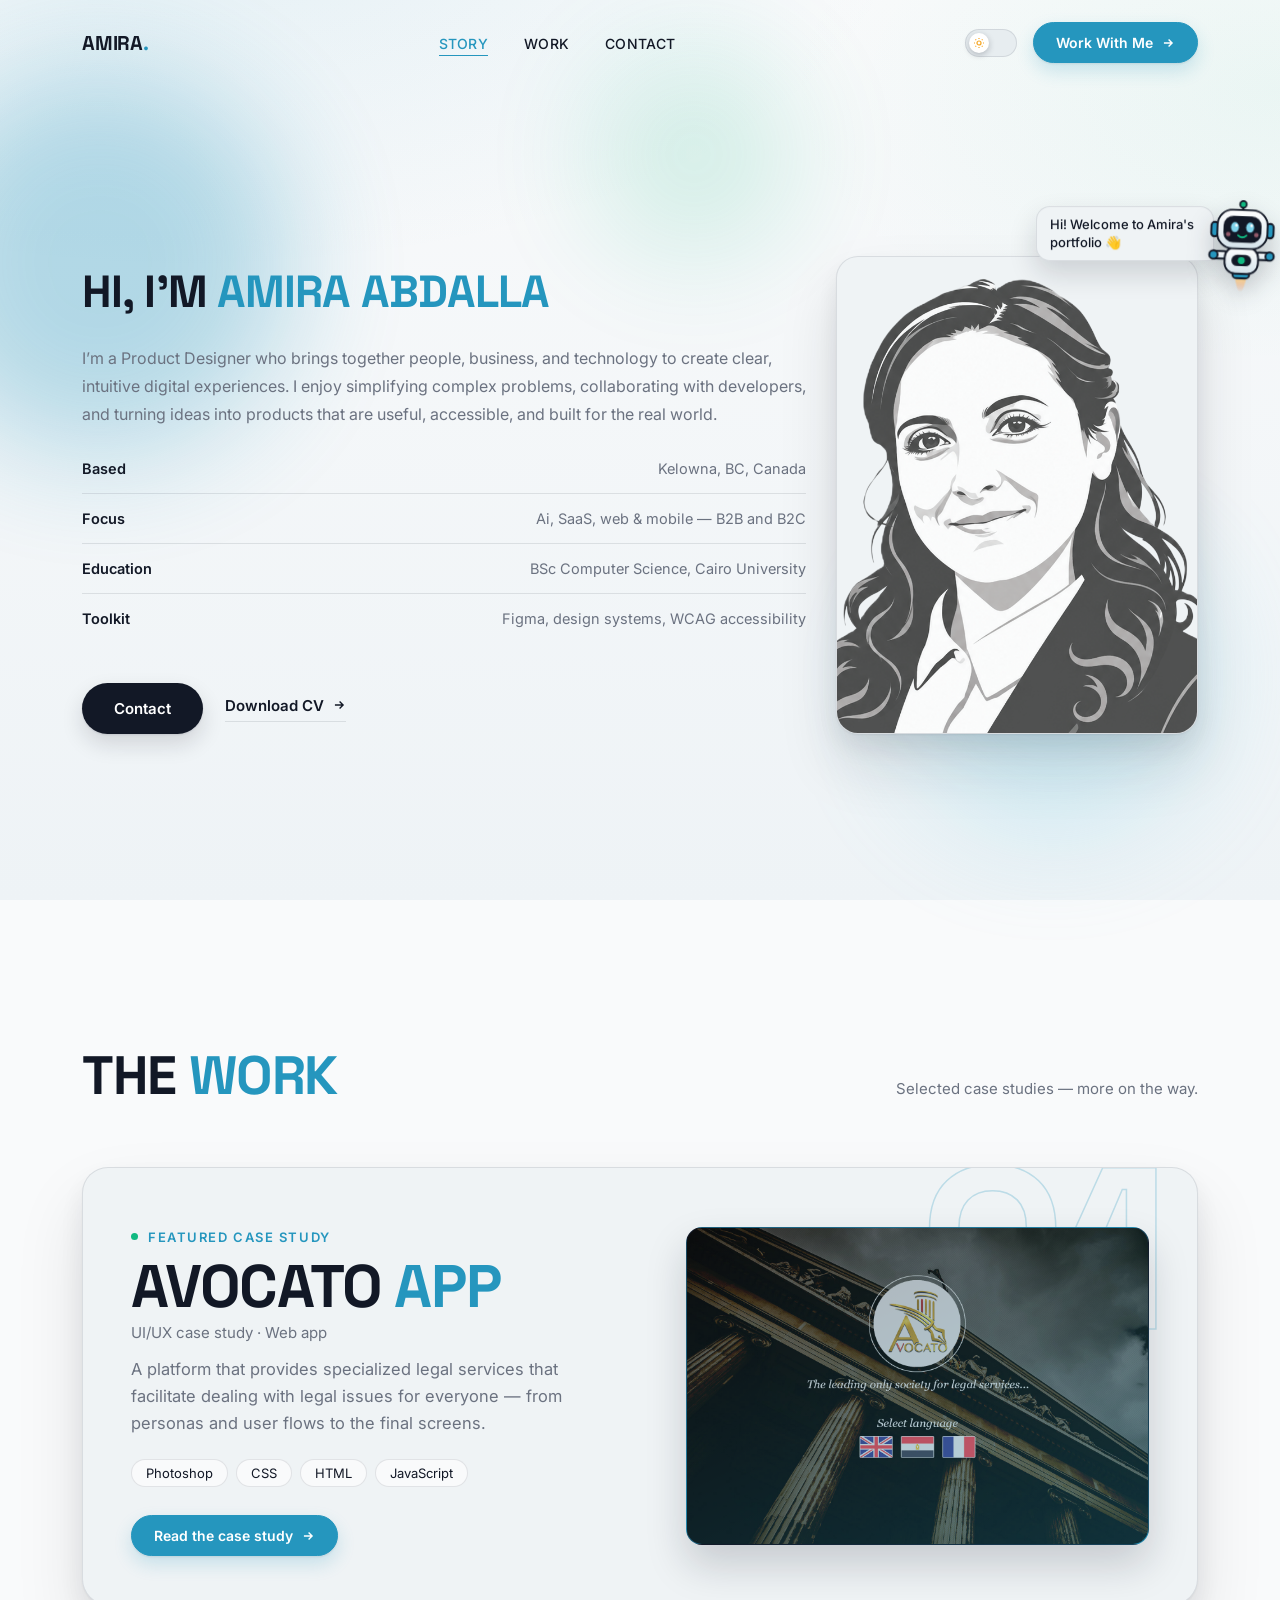
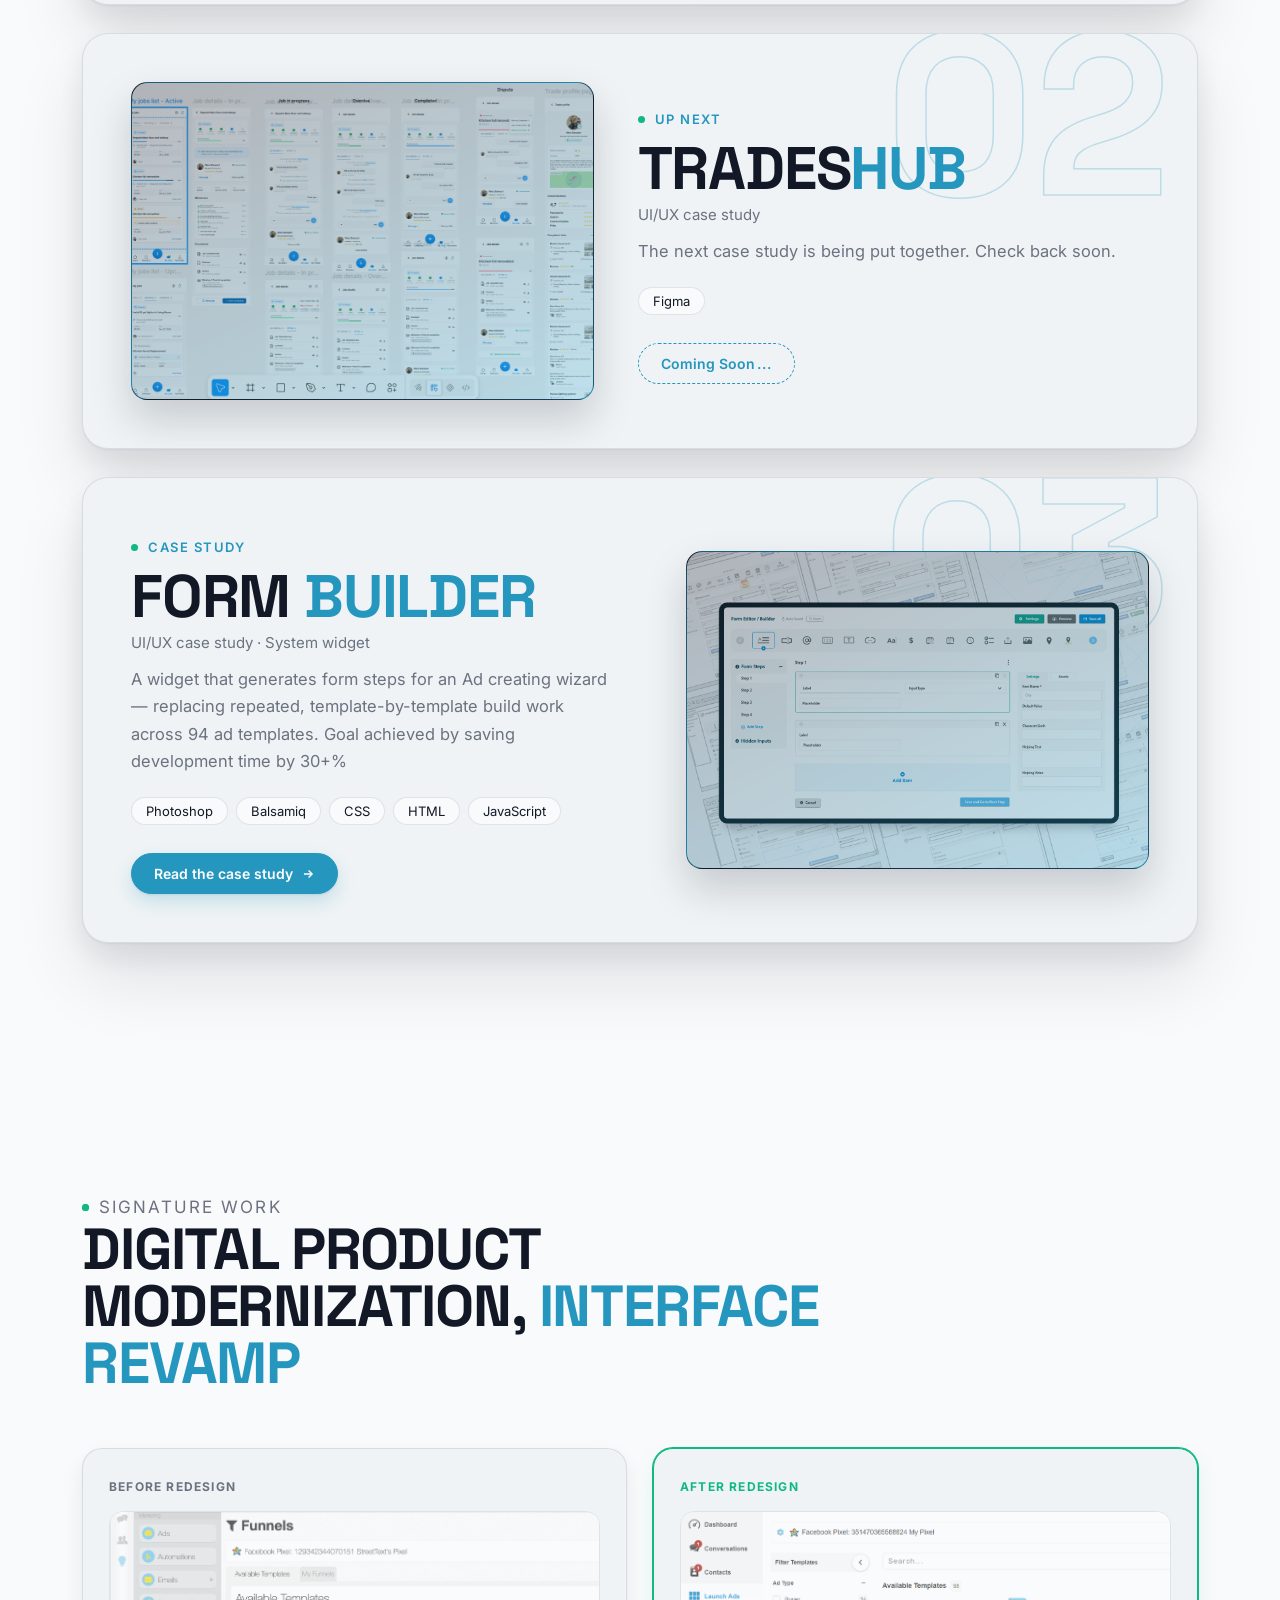
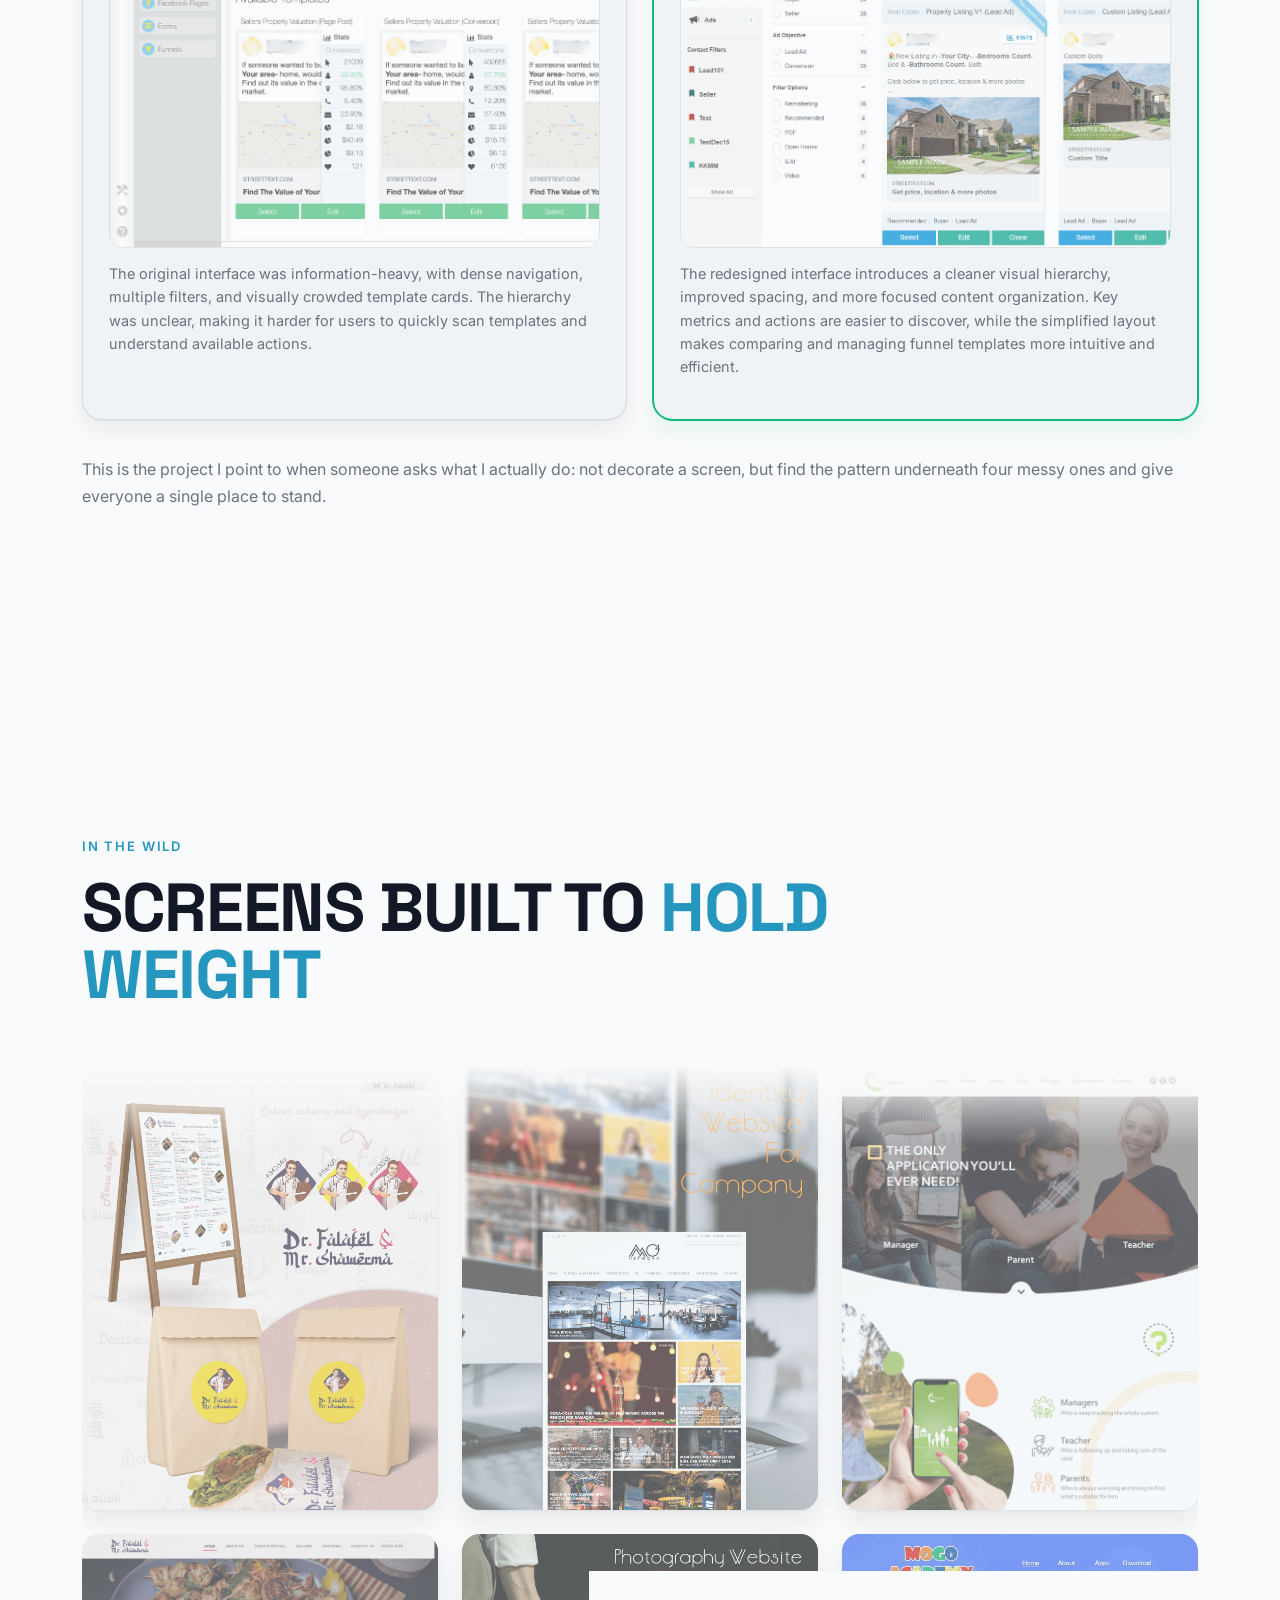
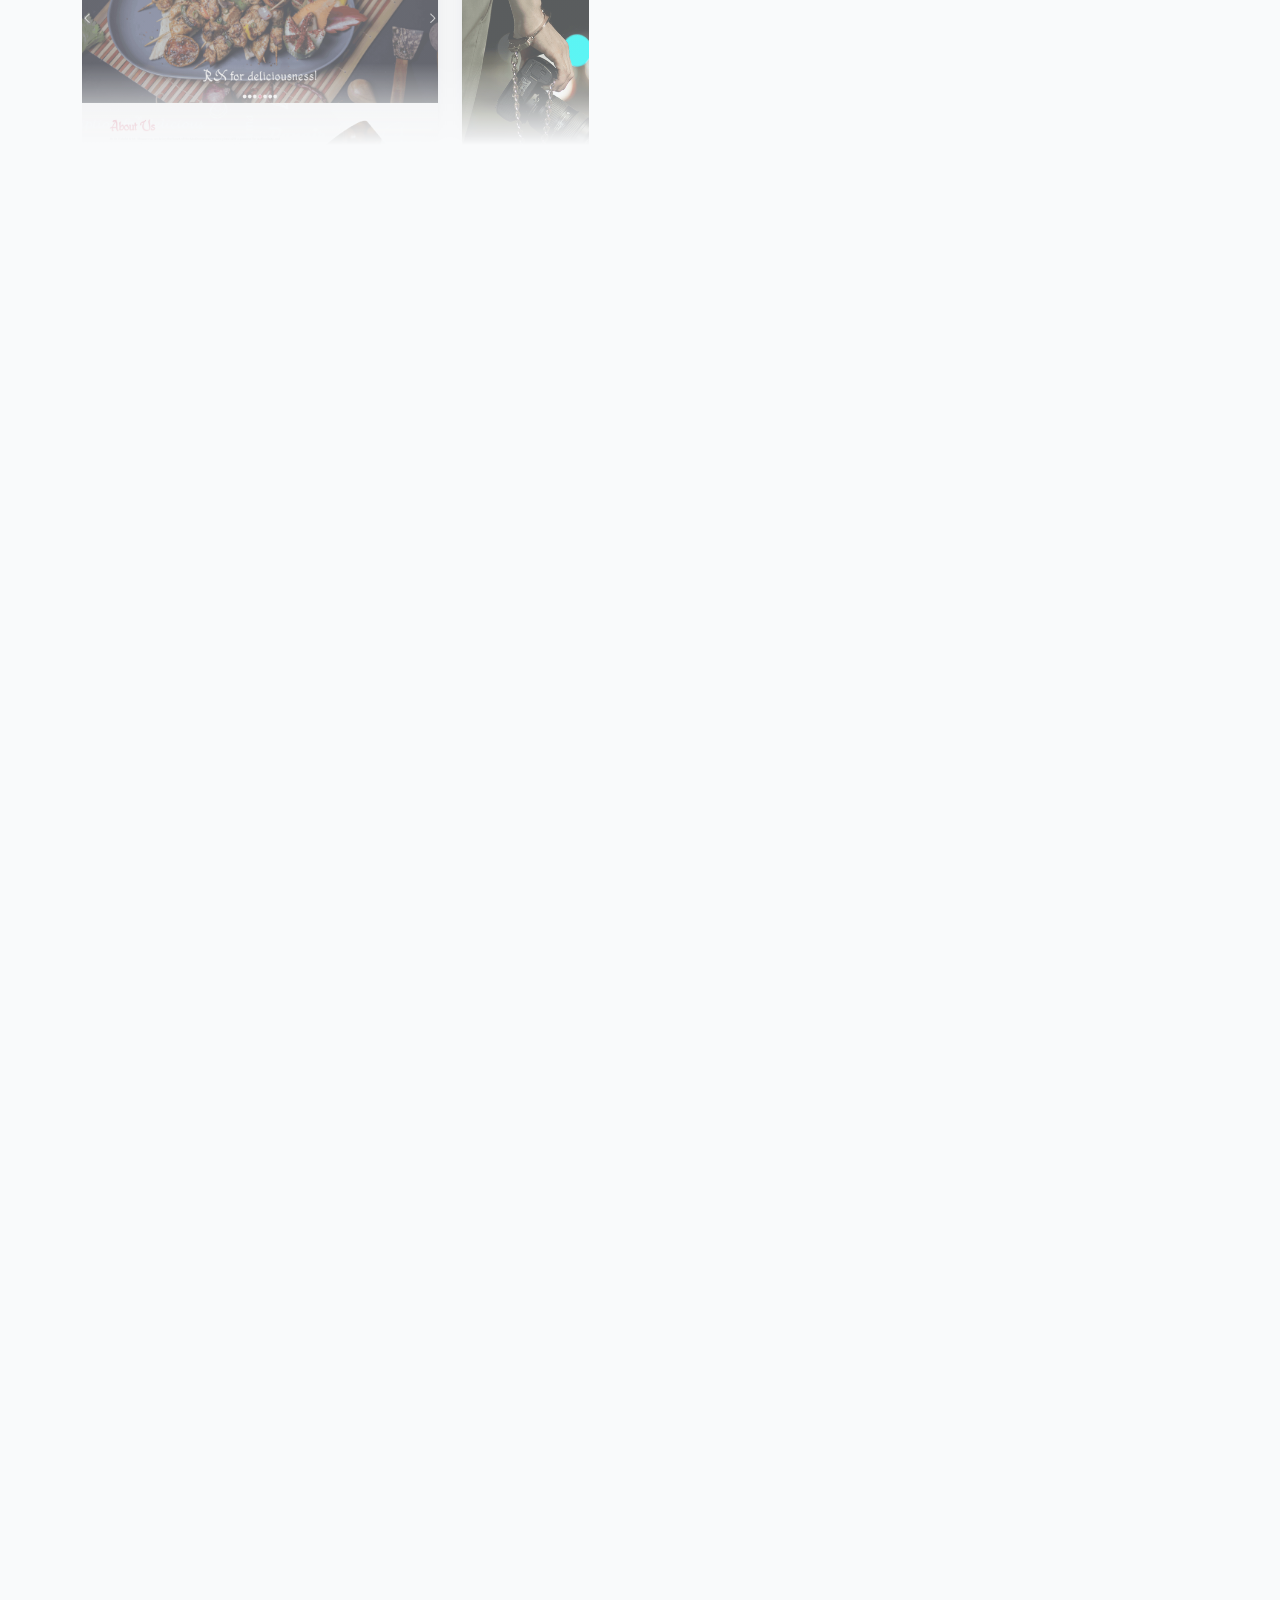
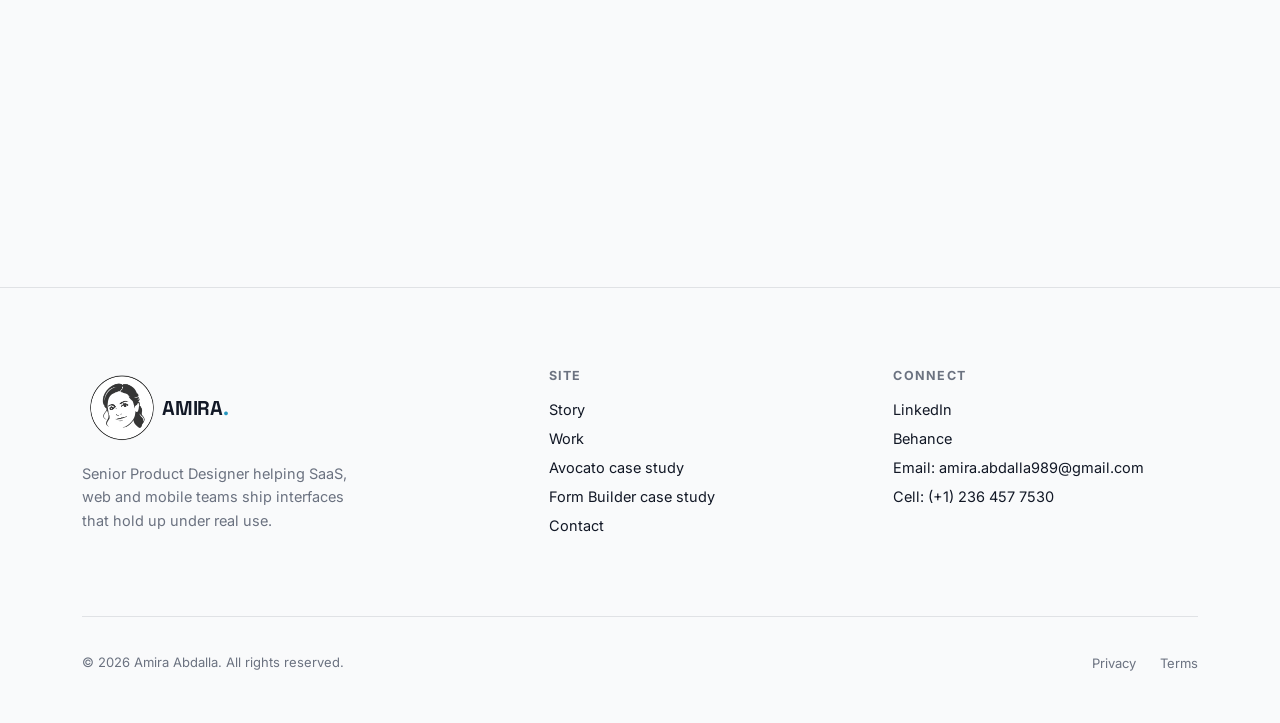
==== commit 63470191: "Edit case study desc" ====
--- a/index.html
+++ b/index.html
@@ -179,6 +179,8 @@
         <h3 class="display">Trades<span class="accent-text">Hub</span></h3>
         <p class="project-sub" style="margin:0">UI/UX case study</p>
         <p class="desc">The next case study is being put together. Check back soon.</p>
+        <div class="chip-row"><span>Figma</span></div>
+
         <span class="btn-pill soon" role="status">Coming Soon<span class="soon-dots" aria-hidden="true"><i>.</i><i>.</i><i>.</i></span></span>
       </div>
     </div>
--- a/style.css
+++ b/style.css
@@ -577,7 +577,7 @@
 .page-home .bio-block{
   display: grid;
   align-items: stretch;
-  grid-template-columns: 1.7fr 1FR;
+  grid-template-columns: 2fr 1FR;
   gap:30px;
   margin-top:30px;
 }
@@ -639,6 +639,7 @@
   height:100%;
   object-fit:cover;
   aspect-ratio:4/5;
+  opacity: 0.8;
 }
 .page-home .opening-actions{
   display:flex;
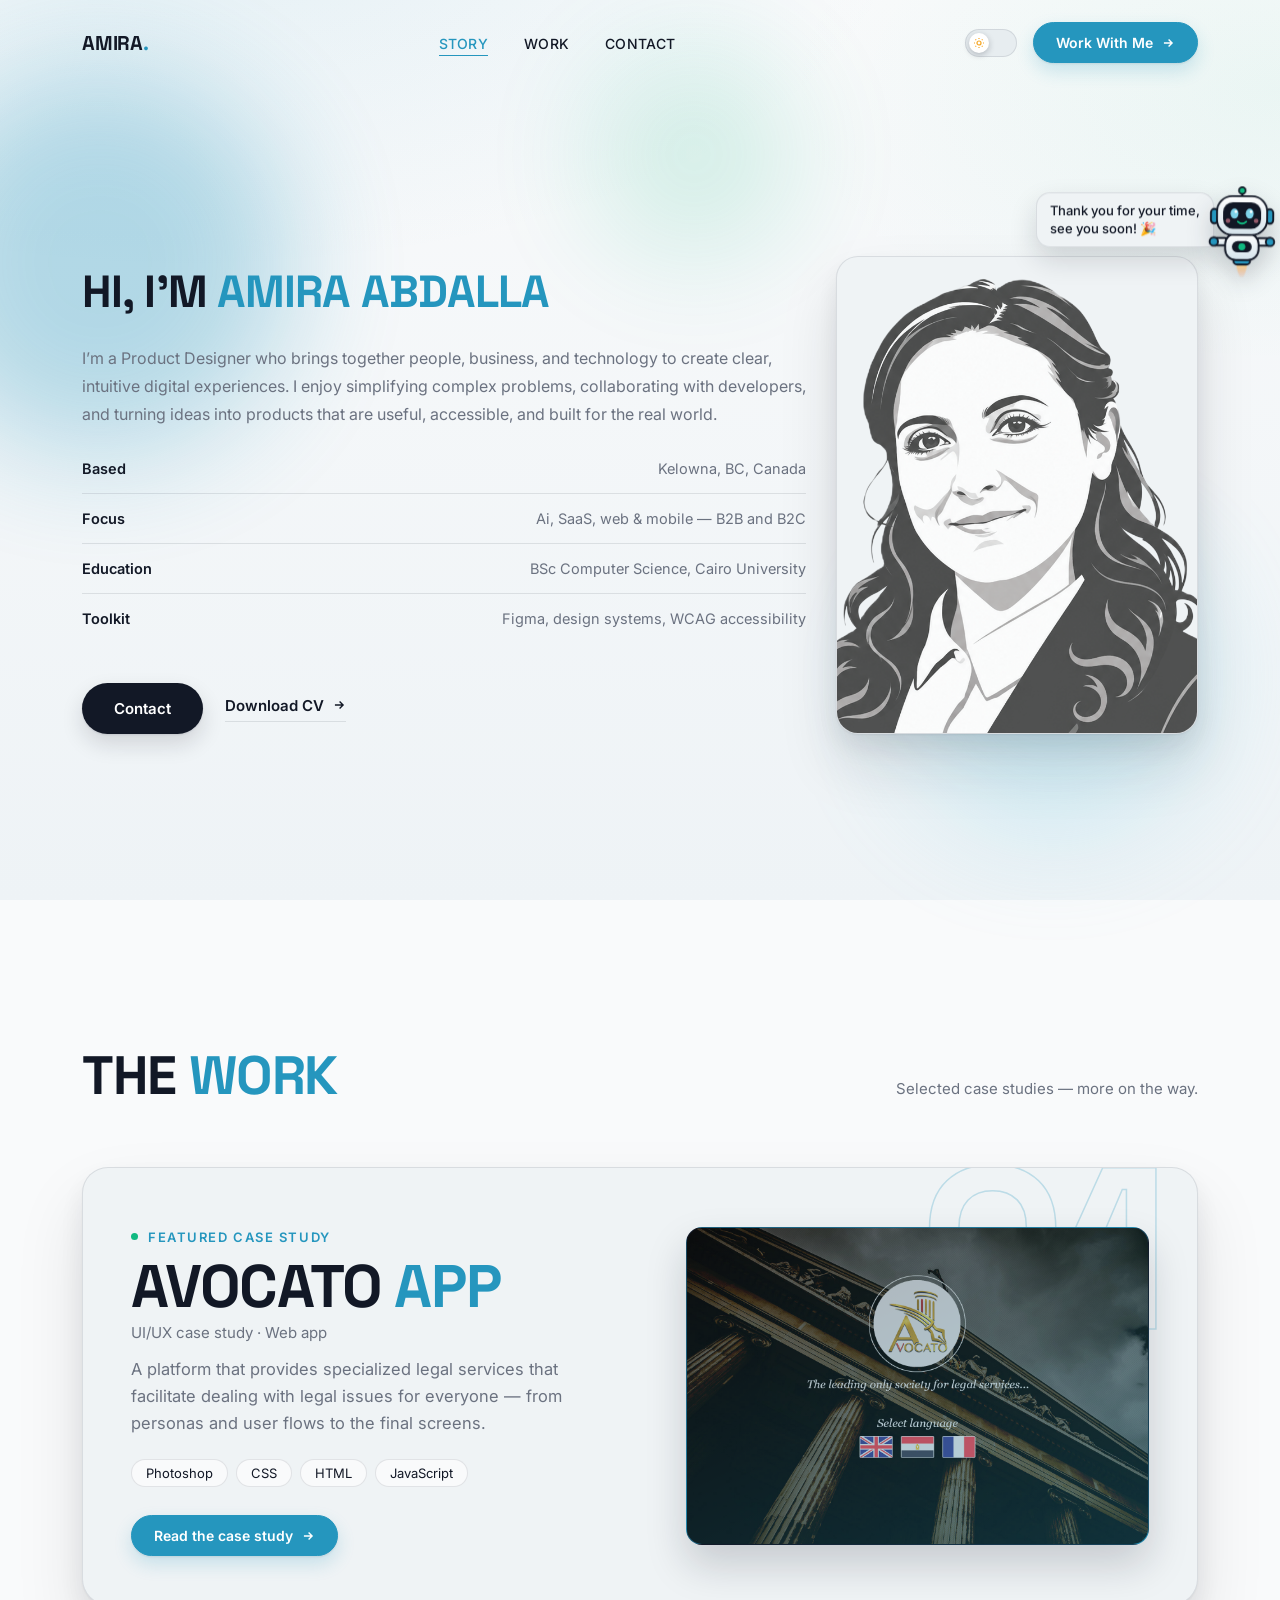
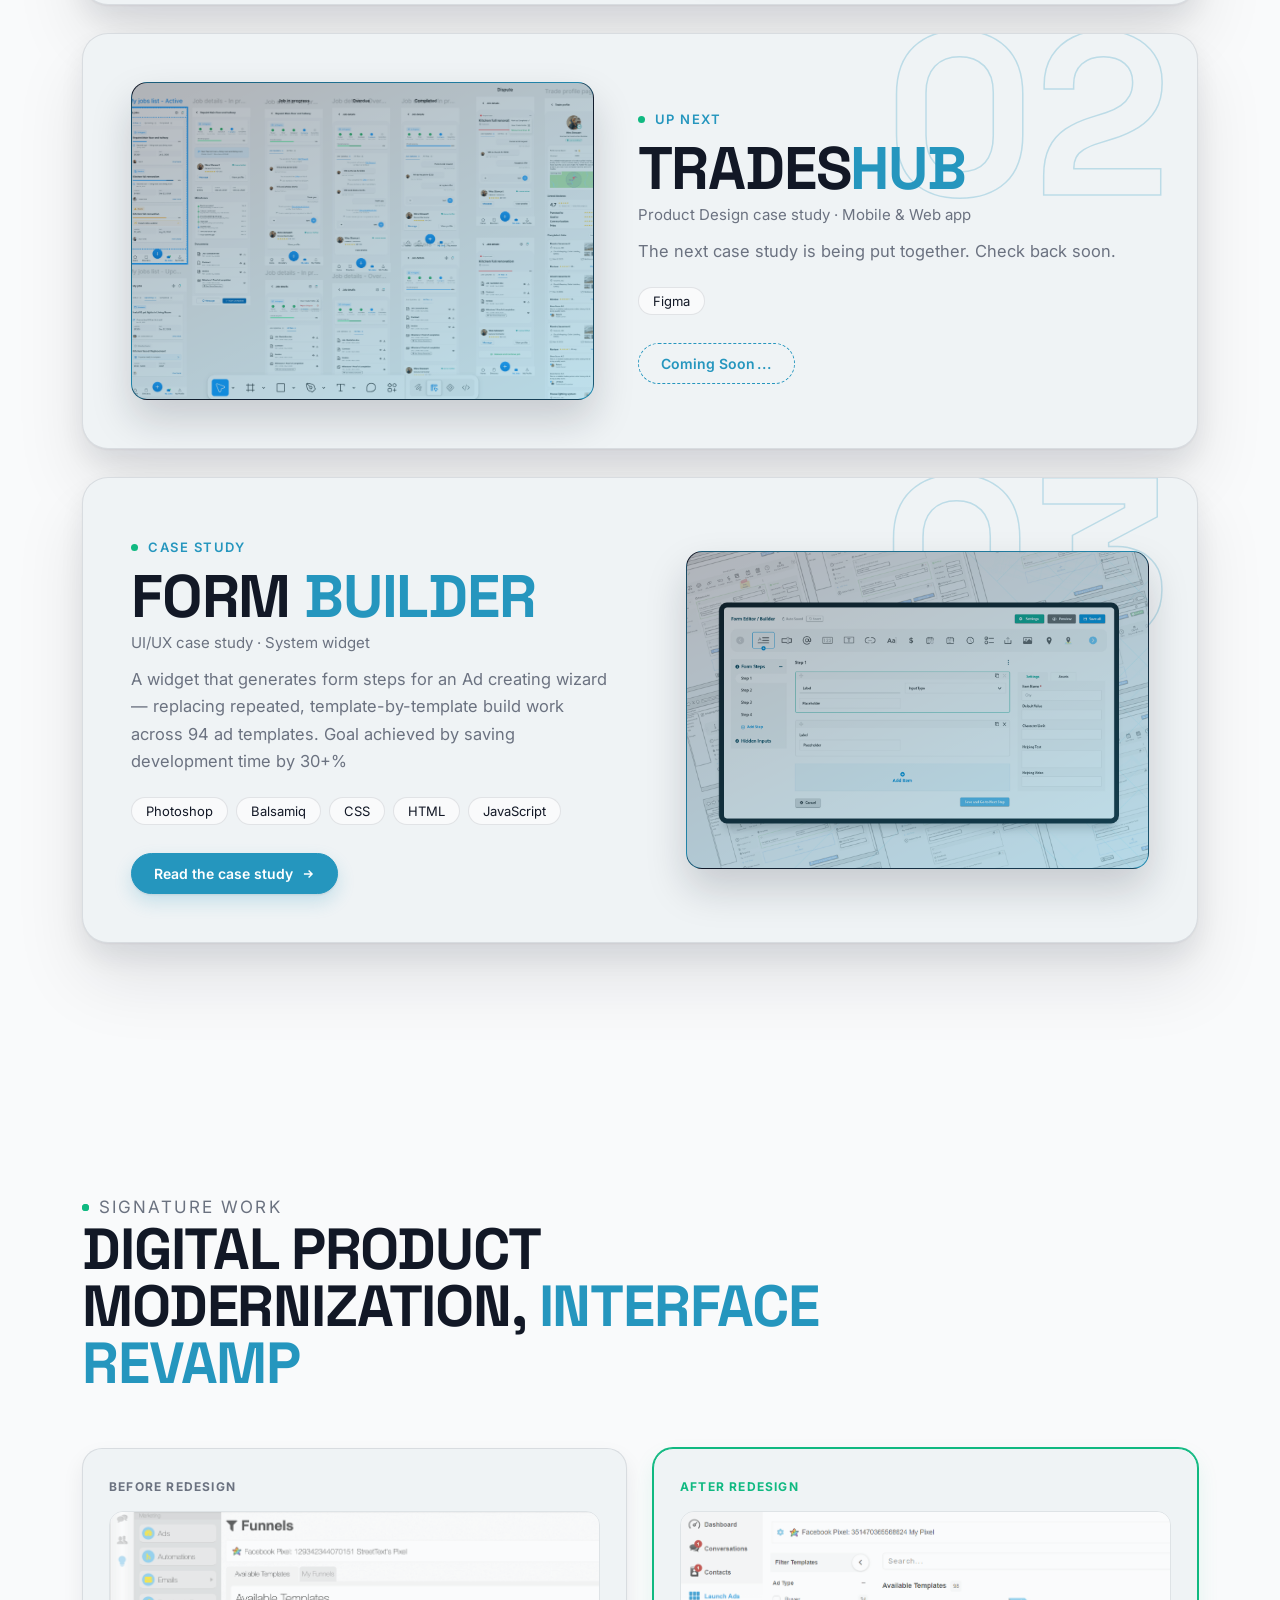
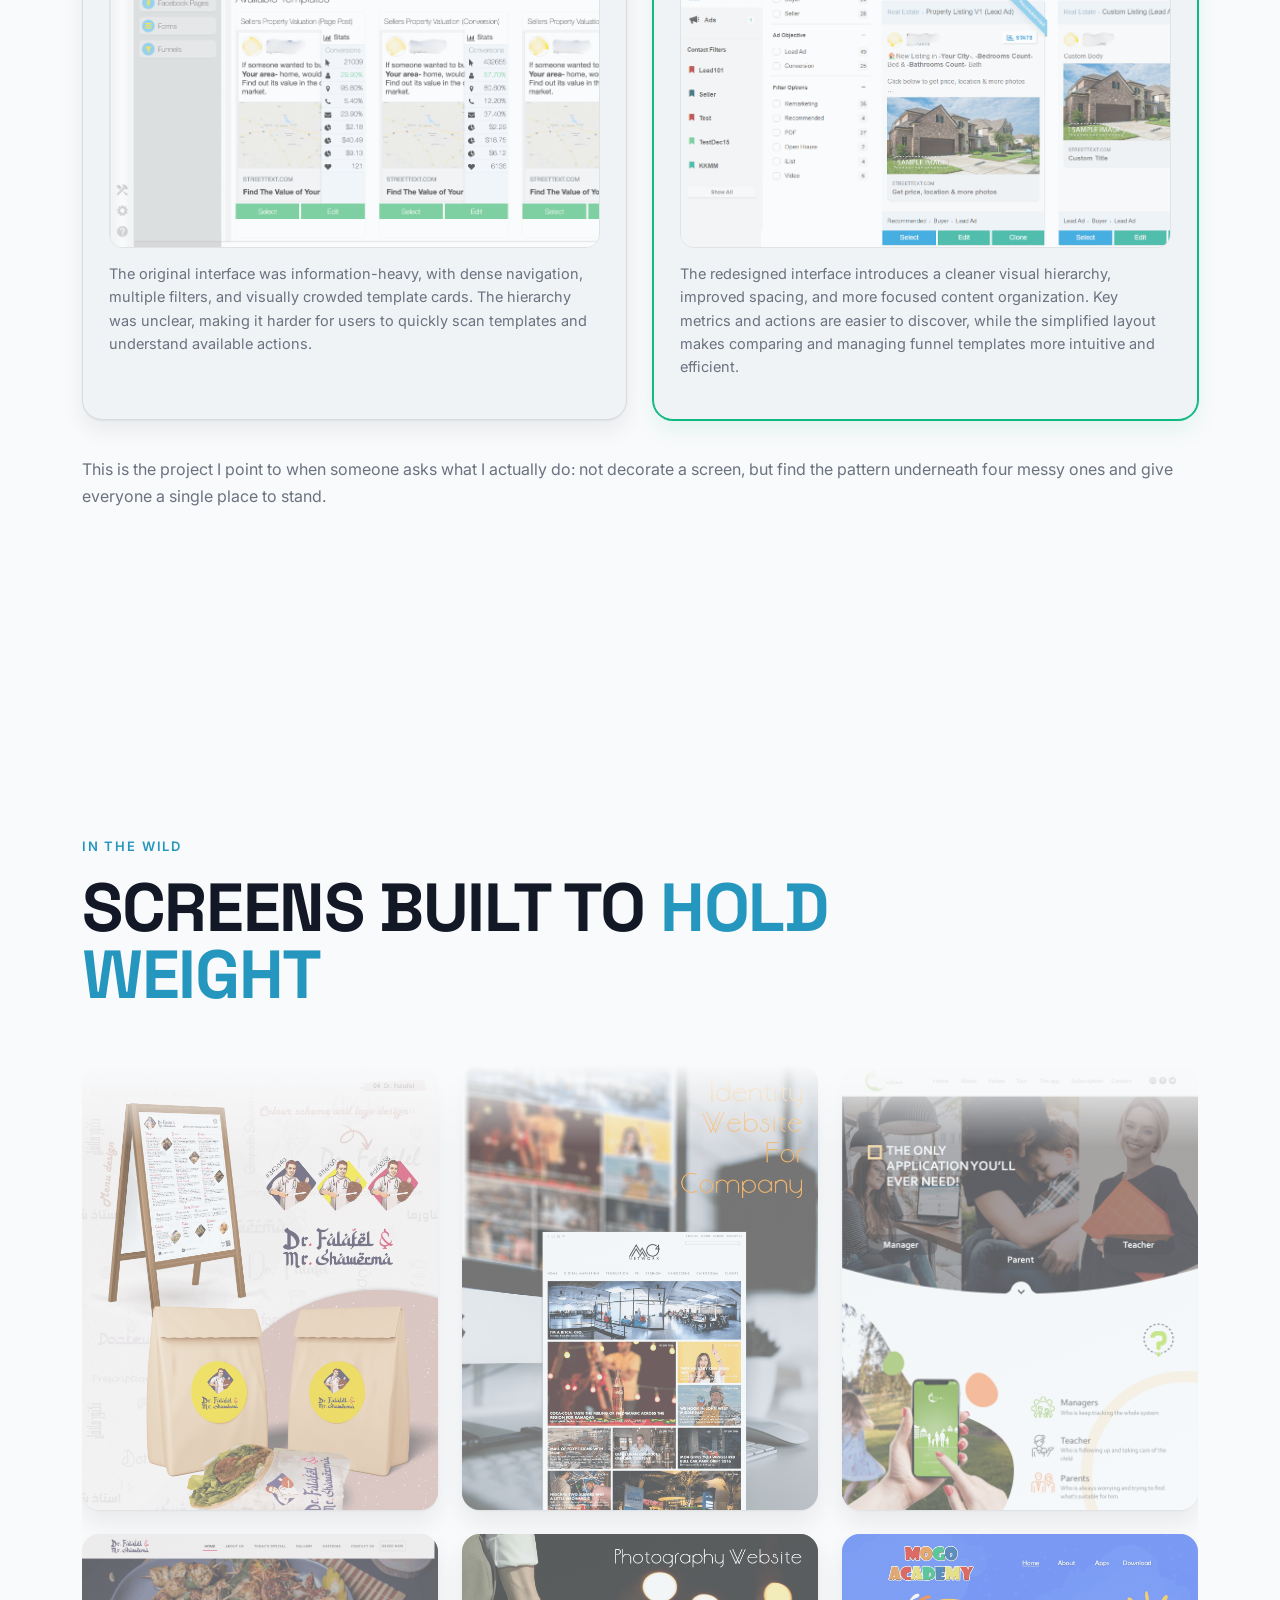
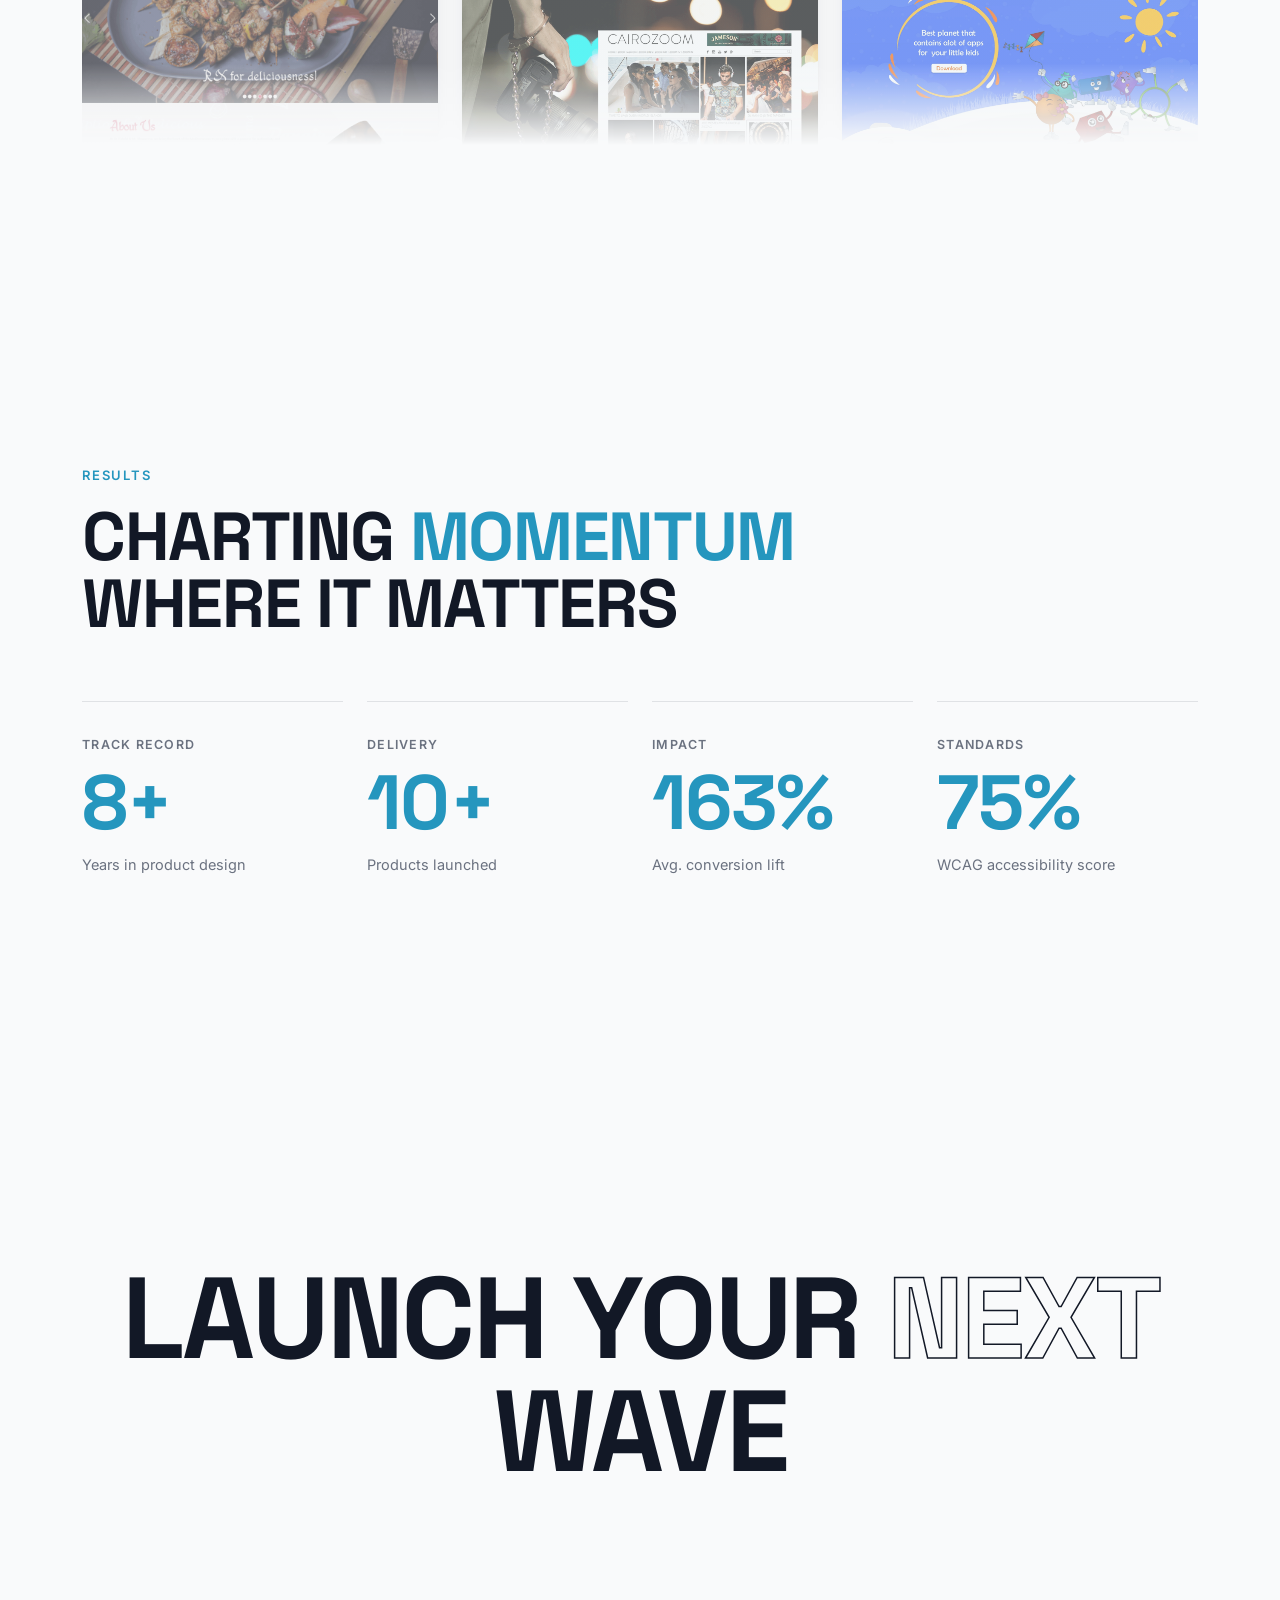
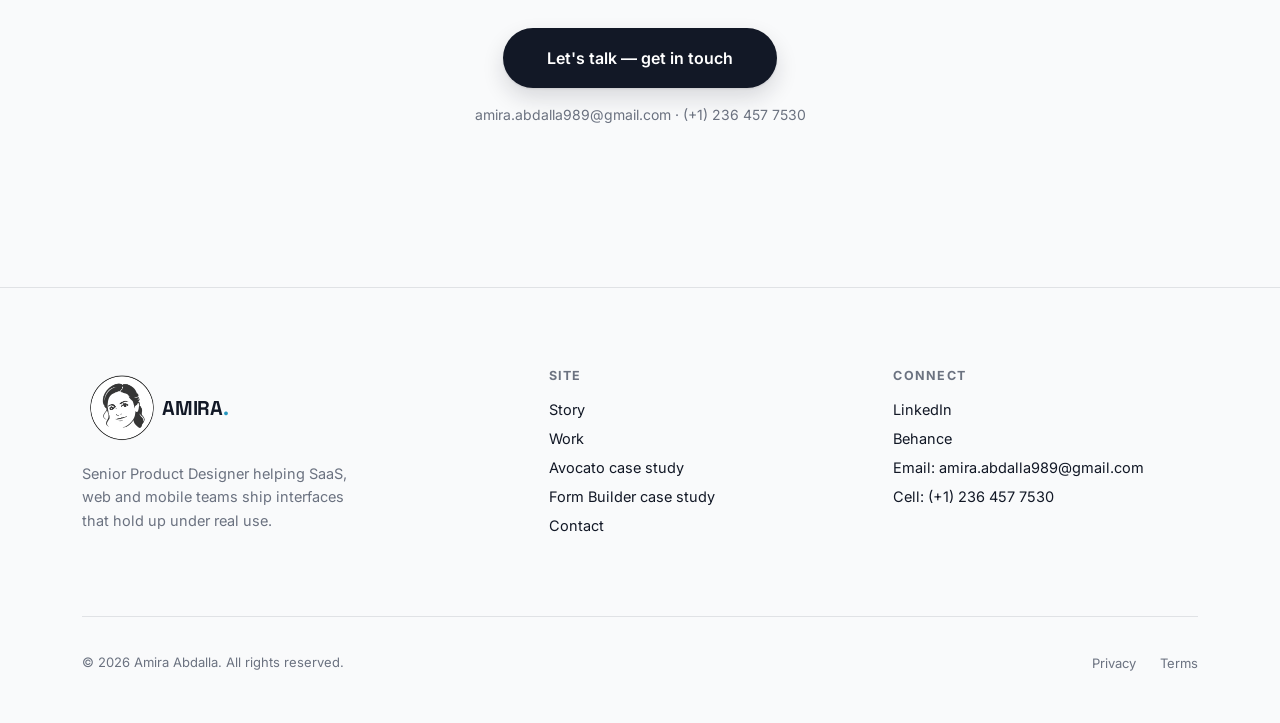
==== commit 23f1f044: "Edit case study desc" ====
--- a/index.html
+++ b/index.html
@@ -177,7 +177,7 @@
       <div>
         <p class="project-eyebrow"><span class="dot" style="width:7px;height:7px;border-radius:50%;background:var(--accent-mint)"></span> Up next</p>
         <h3 class="display">Trades<span class="accent-text">Hub</span></h3>
-        <p class="project-sub" style="margin:0">UI/UX case study</p>
+        <p class="project-sub" style="margin:0">Product Design case study · Mobile & Web app</p>
         <p class="desc">The next case study is being put together. Check back soon.</p>
         <div class="chip-row"><span>Figma</span></div>
 
